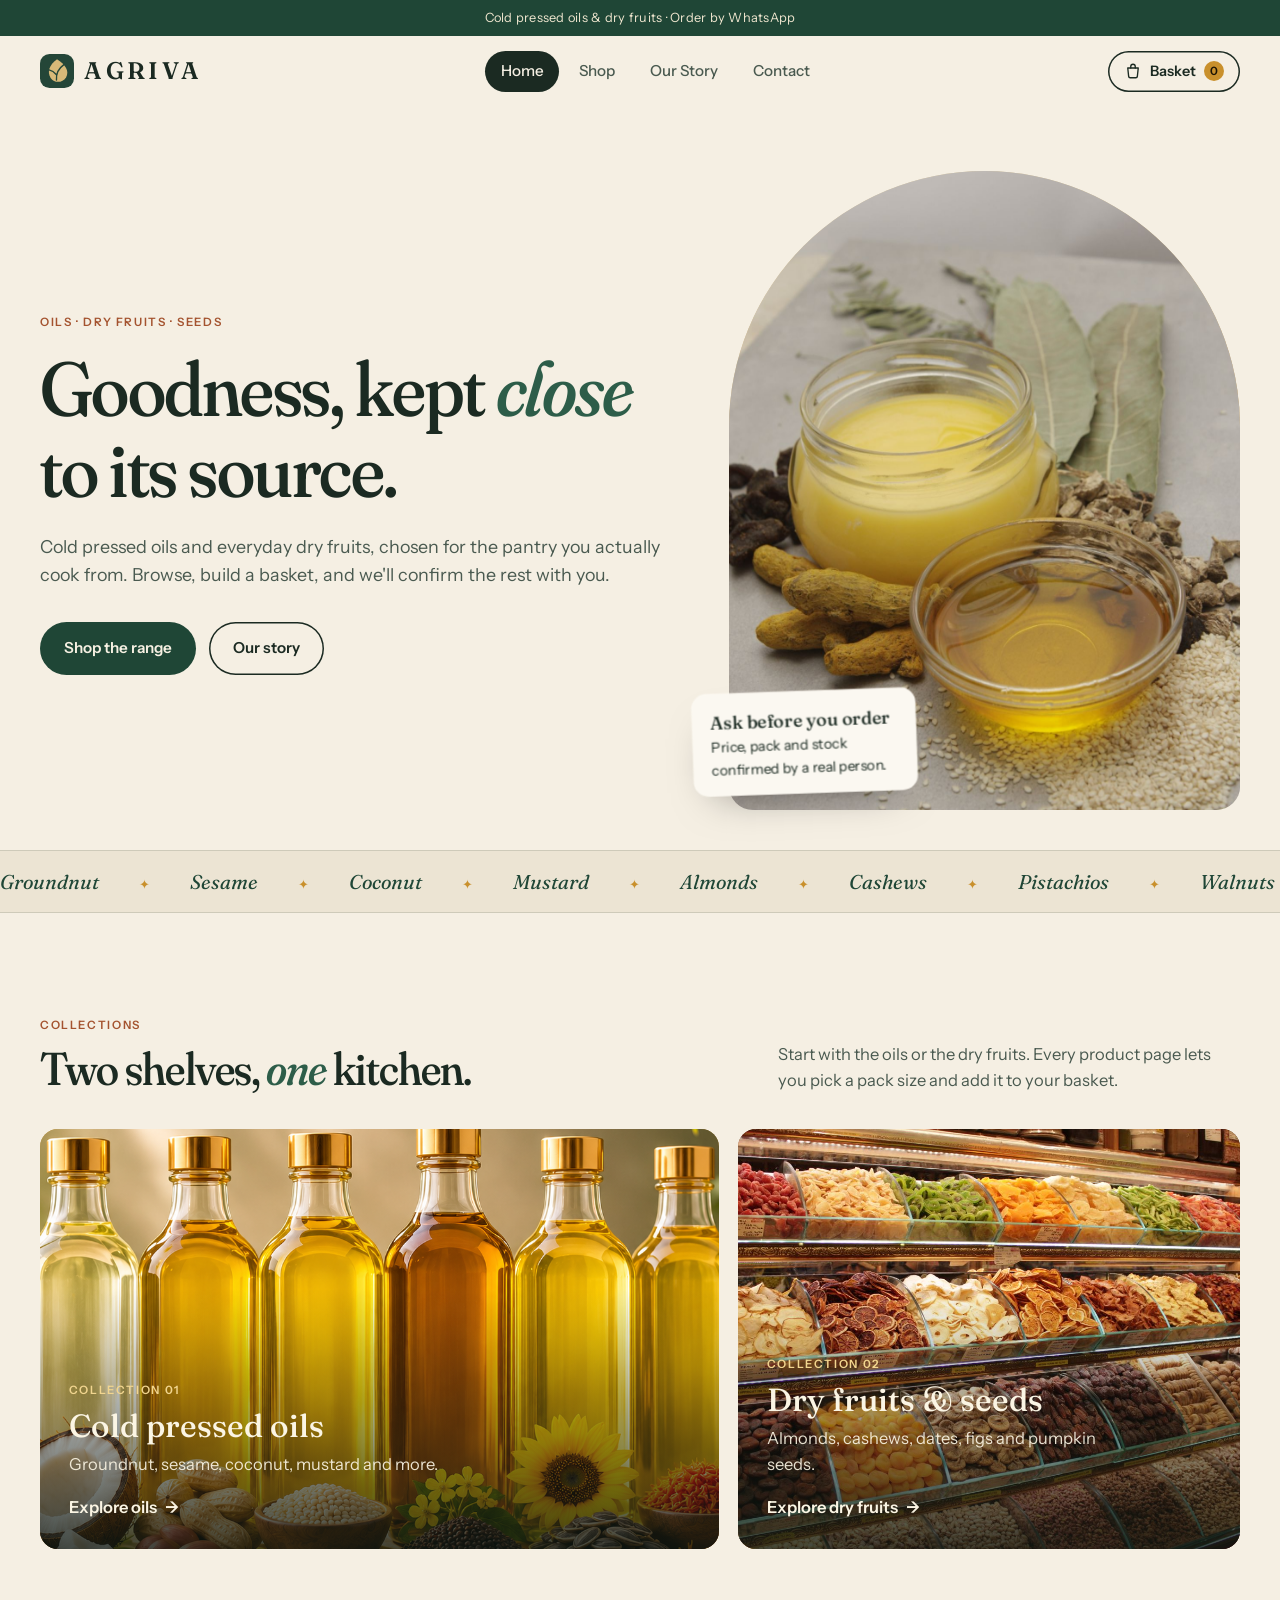
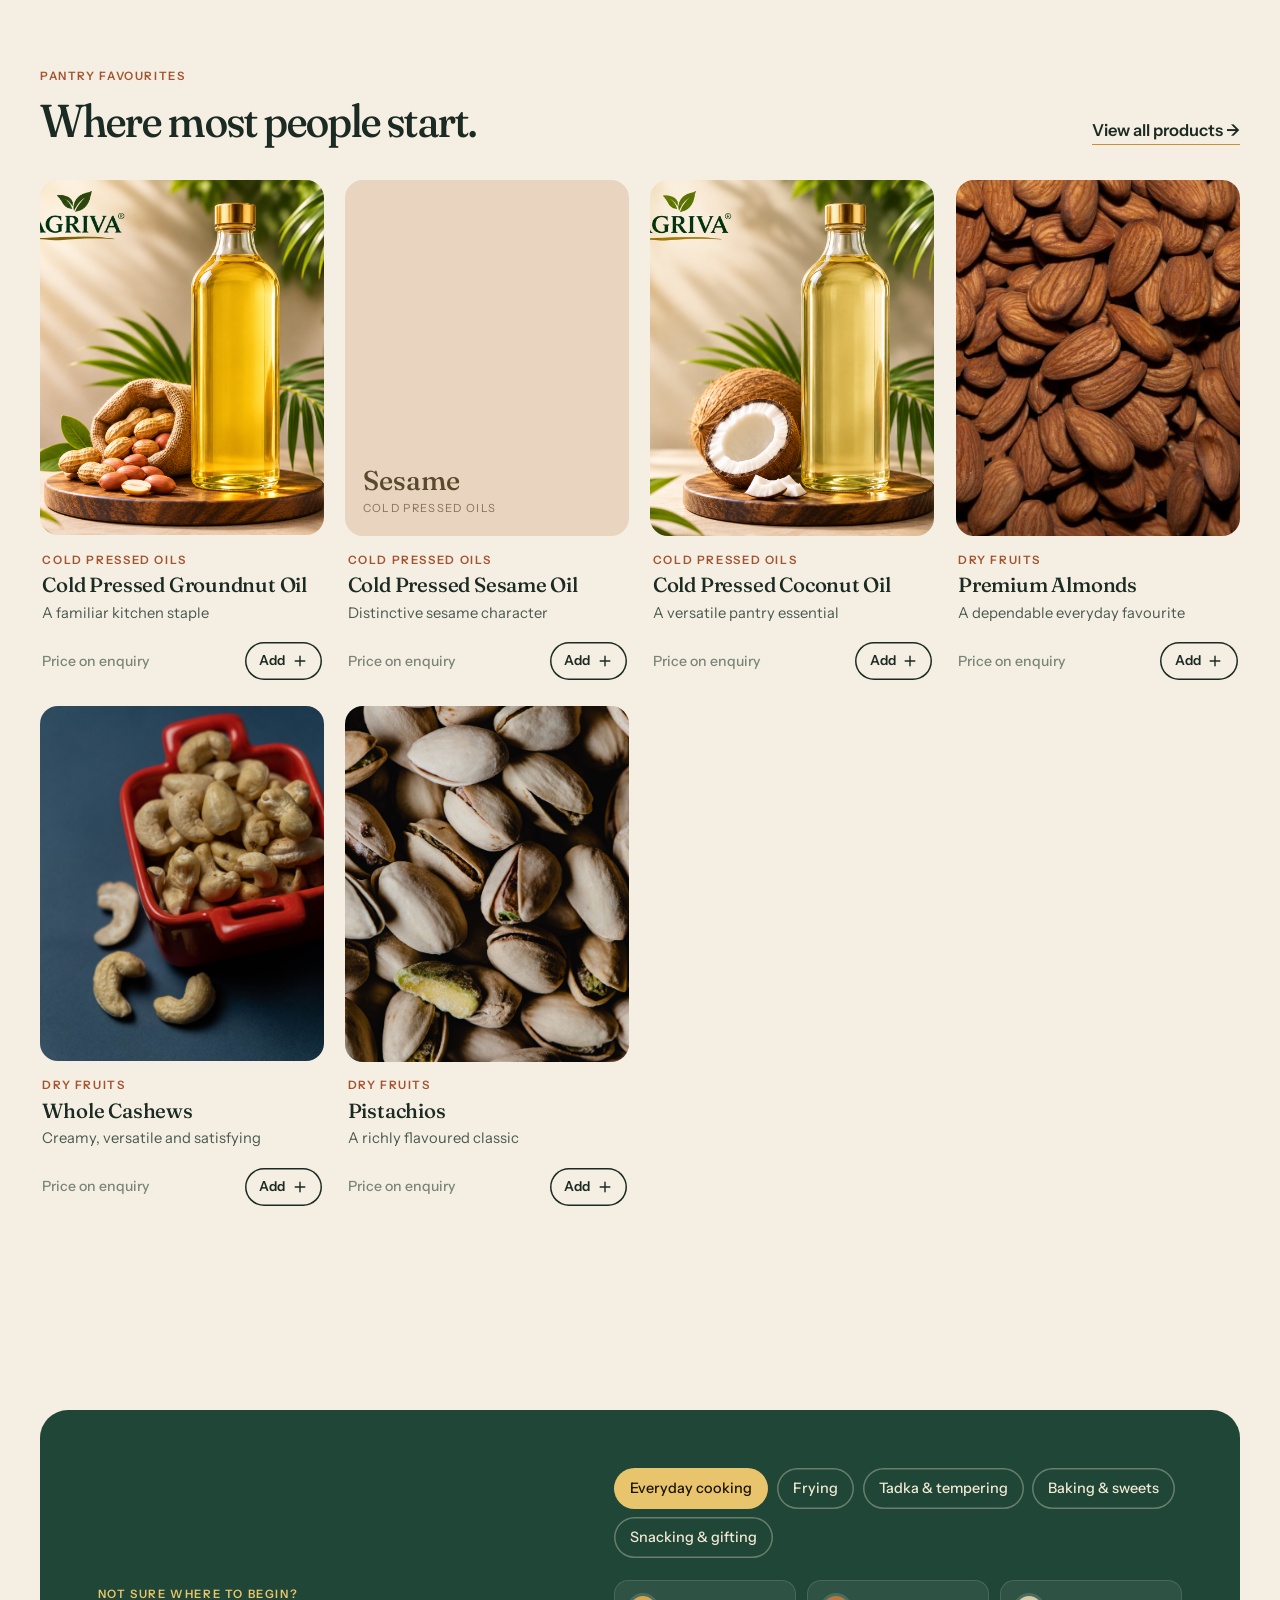
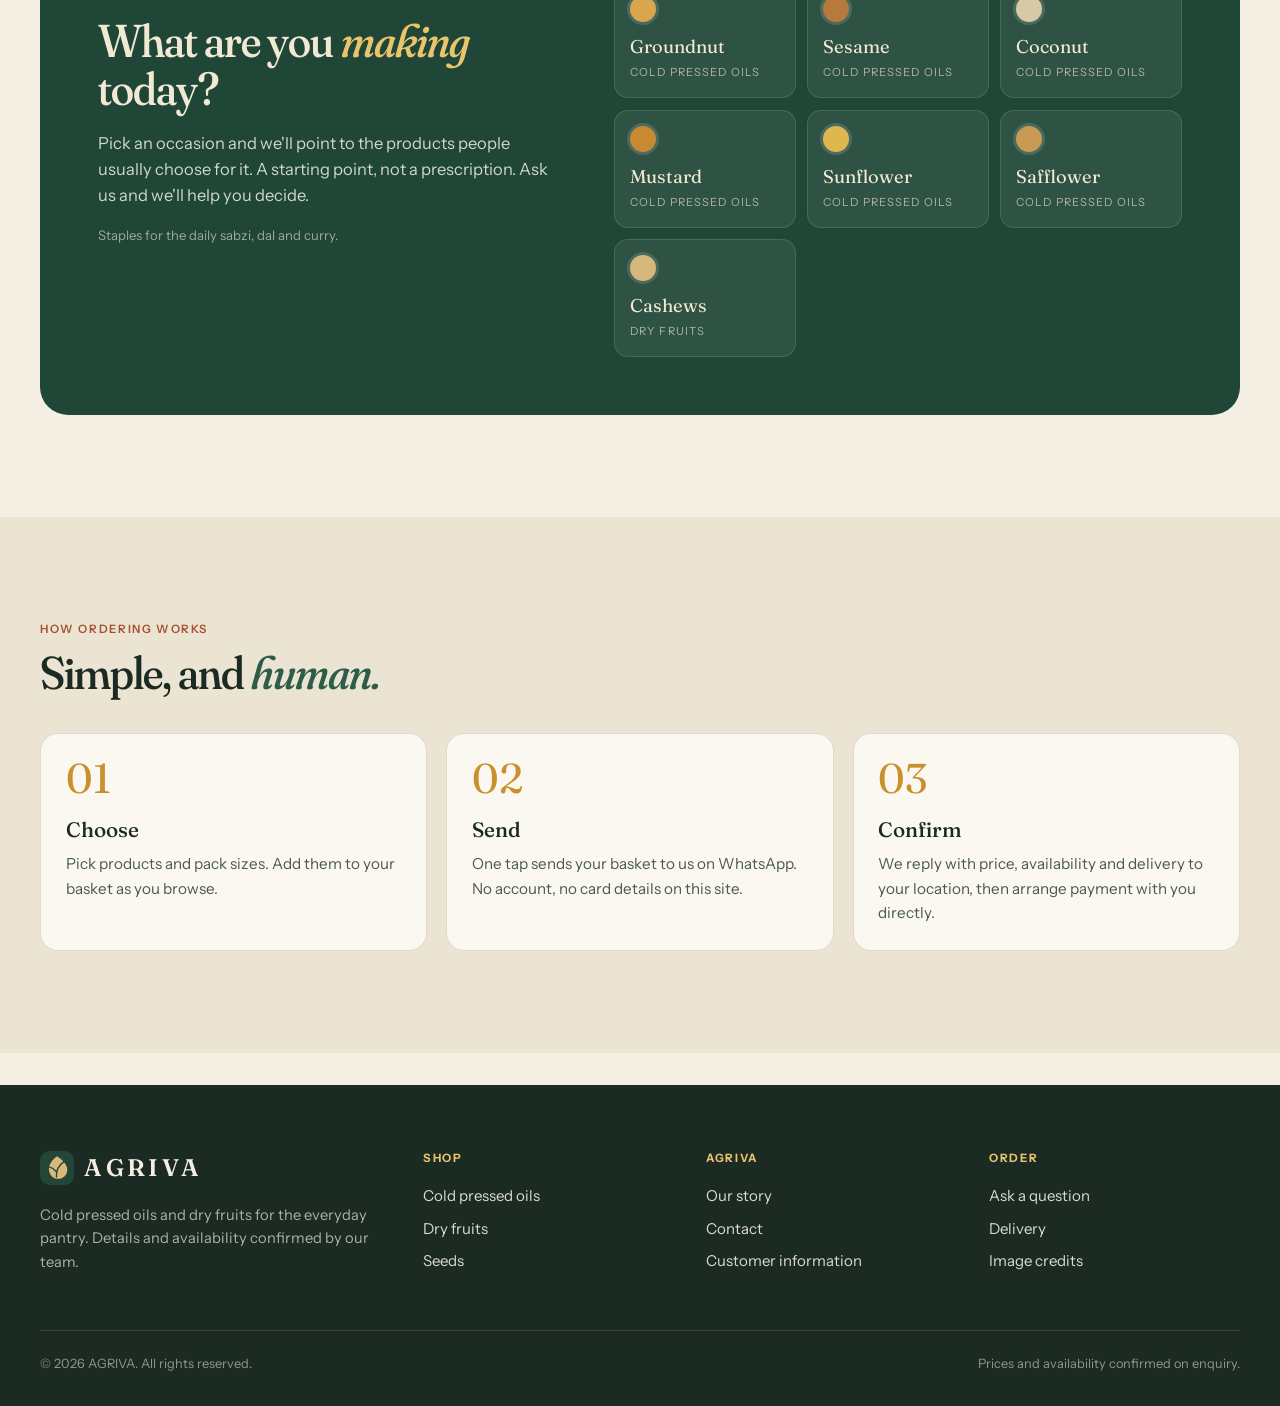
==== index.html @ f8ebdab5 "Initial commit" ====
<!doctype html>
<html lang="en"><head><meta charset="utf-8"><meta name="viewport" content="width=device-width,initial-scale=1">
<title>AGRIVA | Cold Pressed Oils & Dry Fruits</title><meta name="description" content="Cold pressed oils and dry fruits from AGRIVA. Browse the range, build a basket and send it on WhatsApp. Price, stock and delivery confirmed by our team."><meta name="theme-color" content="#1f4636">
<link rel="canonical" href="https://YOUR-AGRIVA-DOMAIN.example/">
<meta property="og:type" content="website"><meta property="og:site_name" content="AGRIVA"><meta property="og:title" content="AGRIVA | Cold Pressed Oils & Dry Fruits"><meta property="og:description" content="Cold pressed oils and dry fruits from AGRIVA. Browse the range, build a basket and send it on WhatsApp. Price, stock and delivery confirmed by our team.">
<link rel="icon" href="assets/agriva-mark.svg" type="image/svg+xml"><link rel="preconnect" href="https://fonts.googleapis.com"><link rel="preconnect" href="https://fonts.gstatic.com" crossorigin><link href="https://fonts.googleapis.com/css2?family=Fraunces:ital,opsz,wght@0,9..144,400;0,9..144,500;0,9..144,600;1,9..144,400;1,9..144,500&family=Instrument+Sans:wght@400;500;600&display=swap" rel="stylesheet"><link rel="stylesheet" href="styles.css">
<script defer src="site-config.js"></script><script defer src="images.js"></script><script defer src="catalog.js"></script><script defer src="app.js"></script><script defer src="fx.js"></script></head>
<body data-page="home"><a class="skip" href="#main">Skip to content</a>
<div class="bar">Cold pressed oils &amp; dry fruits · Order by WhatsApp</div>
<header class="site-header"><div class="container hd">
<a class="brand" href="index.html" aria-label="AGRIVA home"><img src="assets/agriva-mark.svg" alt="" width="34" height="34">AGRIVA</a>
<nav class="nav" id="nav" aria-label="Main"><a href="index.html" aria-current="page">Home</a><a href="shop.html">Shop</a><a href="about.html">Our Story</a><a href="contact.html">Contact</a></nav>
<div class="hd-actions"><button class="basket-btn" aria-label="Open basket"><svg width="18" height="18" viewBox="0 0 24 24" fill="none" stroke="currentColor" stroke-width="1.8" stroke-linecap="round" stroke-linejoin="round" aria-hidden="true"><path d="M5 8h14l-1.2 11.2a2 2 0 0 1-2 1.8H8.2a2 2 0 0 1-2-1.8L5 8Z"/><path d="M9 8V6a3 3 0 0 1 6 0v2"/></svg><span class="lbl">Basket</span><span class="basket-count" hidden>0</span></button>
<button class="menu-toggle" id="menuToggle" aria-label="Menu" aria-expanded="false"><span></span></button></div></div></header>
<main id="main"><section class="hero"><div class="container hero-grid">
<div><span class="kicker">Oils · Dry fruits · Seeds</span>
<h1 class="display">Goodness, kept <em>close</em> to its source.</h1>
<p class="lede">Cold pressed oils and everyday dry fruits, chosen for the pantry you actually cook from. Browse, build a basket, and we'll confirm the rest with you.</p>
<div class="hero-cta"><a class="btn" href="shop.html">Shop the range</a><a class="btn btn-ghost" href="about.html">Our story</a></div></div>
<div class="hero-visual"><div class="photo arch"><img data-slot="hero" data-local="assets/img/hero.jpg" referrerpolicy="no-referrer" data-parallax alt="Cold pressed oil and dry fruits on a kitchen table"></div>
<div class="hero-stamp"><b>Ask before you order</b>Price, pack and stock confirmed by a real person.</div></div></div></section>
<div class="ticker" aria-hidden="true"><div class="ticker-track"><span>Groundnut</span><span>Sesame</span><span>Coconut</span><span>Mustard</span><span>Almonds</span><span>Cashews</span><span>Pistachios</span><span>Walnuts</span><span>Dates</span><span>Figs</span><span>Apricots</span><span>Pumpkin seeds</span><span>Groundnut</span><span>Sesame</span><span>Coconut</span><span>Mustard</span><span>Almonds</span><span>Cashews</span><span>Pistachios</span><span>Walnuts</span><span>Dates</span><span>Figs</span><span>Apricots</span><span>Pumpkin seeds</span></div></div>

<section class="section"><div class="container">
<div class="section-head"><div><span class="kicker">Collections</span><h2 class="display">Two shelves, <em>one</em> kitchen.</h2></div><p>Start with the oils or the dry fruits. Every product page lets you pick a pack size and add it to your basket.</p></div>
<div class="collections">
<a class="coll oils reveal" href="shop.html?category=oils"><img data-slot="oils" data-local="assets/img/oils.jpg" referrerpolicy="no-referrer" data-parallax alt=""><div class="coll-body"><span class="kicker">Collection 01</span><h3>Cold pressed oils</h3><p>Groundnut, sesame, coconut, mustard and more.</p><span class="go">Explore oils</span></div></a>
<a class="coll dry reveal" href="shop.html?category=dry-fruits"><img data-slot="dryfruits" data-local="assets/img/dryfruits.jpg" referrerpolicy="no-referrer" data-parallax alt=""><div class="coll-body"><span class="kicker">Collection 02</span><h3>Dry fruits &amp; seeds</h3><p>Almonds, cashews, dates, figs and pumpkin seeds.</p><span class="go">Explore dry fruits</span></div></a>
</div></div></section>

<section class="section tight"><div class="container">
<div class="section-head"><div><span class="kicker">Pantry favourites</span><h2 class="display">Where most people start.</h2></div><a class="text-link" href="shop.html">View all products →</a></div>
<div class="grid" id="featuredGrid"></div></div></section>

<section class="section"><div class="container"><div class="finder">
<div><span class="kicker">Not sure where to begin?</span><h2 class="display">What are you <em>making</em> today?</h2><p>Pick an occasion and we'll point to the products people usually choose for it. A starting point, not a prescription. Ask us and we'll help you decide.</p><p class="fine" id="finderNote"></p></div>
<div><div class="chips" id="finderChips" role="tablist" aria-label="Choose an occasion"></div><div id="finderOut" aria-live="polite"></div></div></div></div></section>

<section class="section alt"><div class="container">
<div class="section-head"><div><span class="kicker">How ordering works</span><h2 class="display">Simple, and <em>human.</em></h2></div></div>
<div class="steps">
<div class="step reveal"><h3>Choose</h3><p>Pick products and pack sizes. Add them to your basket as you browse.</p></div>
<div class="step reveal"><h3>Send</h3><p>One tap sends your basket to us on WhatsApp. No account, no card details on this site.</p></div>
<div class="step reveal"><h3>Confirm</h3><p>We reply with price, availability and delivery to your location, then arrange payment with you directly.</p></div>
</div></div></section></main>
<footer class="site-footer"><div class="container"><div class="ft">
<div><a class="brand" href="index.html"><img src="assets/agriva-mark.svg" alt="" width="34" height="34">AGRIVA</a><p>Cold pressed oils and dry fruits for the everyday pantry. Details and availability confirmed by our team.</p></div>
<div><h4>Shop</h4><ul><li><a href="shop.html?category=oils">Cold pressed oils</a></li><li><a href="shop.html?category=dry-fruits">Dry fruits</a></li><li><a href="shop.html?category=seeds">Seeds</a></li></ul></div>
<div><h4>AGRIVA</h4><ul><li><a href="about.html">Our story</a></li><li><a href="contact.html">Contact</a></li><li><a href="policies.html">Customer information</a></li></ul></div>
<div><h4>Order</h4><ul><li><a href="contact.html">Ask a question</a></li><li><a href="policies.html#shipping">Delivery</a></li><li><a href="policies.html#credits">Image credits</a></li></ul></div></div>
<div class="legal"><span>© <span id="year">2026</span> AGRIVA. All rights reserved.</span><span>Prices and availability confirmed on enquiry.</span></div></div></footer>
<div class="drawer" id="drawer" aria-hidden="true"><div class="scrim" id="drawerScrim"></div>
<aside class="panel" role="dialog" aria-label="Basket"><div class="panel-head"><h2>Your basket</h2><button id="drawerClose" aria-label="Close basket">×</button></div>
<div id="basketList"></div>
<div id="basketFoot" hidden><p class="mini">No payment is taken on this site. We confirm price, stock and delivery with you first.</p>
<button class="btn" id="basketSend">Send basket on WhatsApp ↗</button>
<div class="foot-row"><button class="btn btn-ghost" id="basketCopy">Copy list</button><button class="btn btn-ghost" id="basketClear">Clear</button></div></div></aside></div>
</body></html>
---- styles.css ----
/* AGRIVA — warm paper, deep green ink, mustard accent */
:root{
  --paper:#f5efe3; --paper-2:#ece4d3; --card:#fbf8f1; --ink:#1b2a22; --ink-2:#4a5a50; --muted:#7a8579;
  --green:#1f4636; --green-2:#2d5d49; --mustard:#c9902c; --clay:#a4532f; --line:rgba(27,42,34,.14);
  --display:'Fraunces',Georgia,'Times New Roman',serif; --body:'Instrument Sans',system-ui,-apple-system,'Segoe UI',Roboto,sans-serif;
  --r:18px; --ease:cubic-bezier(.2,.7,.2,1); --max:1200px;
}
*{box-sizing:border-box;margin:0}
html{scroll-behavior:smooth;-webkit-text-size-adjust:100%}
body{font-family:var(--body);background:var(--paper);color:var(--ink);line-height:1.6;font-size:16.5px;-webkit-font-smoothing:antialiased}
body.lock{overflow:hidden}
img,svg{display:block;max-width:100%}
a{color:inherit;text-decoration:none}
button{font:inherit;color:inherit;cursor:pointer;background:none;border:0}
:focus-visible{outline:2px solid var(--mustard);outline-offset:3px;border-radius:6px}
.container{width:min(var(--max),100% - 48px);margin-inline:auto}
.narrow{width:min(760px,100% - 48px)}
.center{text-align:center}
.skip{position:absolute;left:-999px;top:8px;background:var(--ink);color:#fff;padding:8px 14px;border-radius:8px;z-index:100}
.skip:focus{left:12px}

.display{font-family:var(--display);font-weight:500;letter-spacing:-.02em;line-height:1.05;font-variation-settings:'SOFT' 60,'opsz' 100}
h1.display{font-size:clamp(2.5rem,6vw,5rem)} h2.display{font-size:clamp(1.9rem,3.6vw,3rem)}
.display em{font-style:italic;color:var(--green-2)}
.kicker{font-size:.72rem;letter-spacing:.14em;text-transform:uppercase;font-weight:600;color:var(--clay)}
.lede{font-size:1.12rem;color:var(--ink-2);max-width:56ch}

/* Buttons */
.btn{display:inline-flex;align-items:center;justify-content:center;gap:.5rem;background:var(--green);color:#f7f1e3;padding:.9rem 1.5rem;border-radius:999px;font-weight:600;font-size:.95rem;transition:transform .25s var(--ease),background .25s,box-shadow .25s}
.btn:hover{background:var(--green-2);transform:translateY(-2px);box-shadow:0 10px 24px -12px rgba(31,70,54,.7)}
.btn-ghost{background:transparent;color:var(--ink);box-shadow:inset 0 0 0 1.5px var(--ink)}
.btn-ghost:hover{background:var(--ink);color:var(--paper)}
.btn.block{display:flex;width:100%}.btn.grow{flex:1}
.text-link{font-weight:600;border-bottom:1.5px solid var(--mustard);padding-bottom:1px;transition:color .2s}
.text-link:hover{color:var(--clay)}

/* Header */
.bar{background:var(--green);color:#efe6cf;font-size:.8rem;text-align:center;padding:.5rem 1rem;letter-spacing:.02em}
.site-header{position:sticky;top:0;z-index:40;background:rgba(245,239,227,.86);backdrop-filter:saturate(1.4) blur(12px);transition:box-shadow .3s,border-color .3s;border-bottom:1px solid transparent}
.site-header.scrolled{border-color:var(--line);box-shadow:0 8px 24px -22px rgba(0,0,0,.5)}
.hd{display:flex;align-items:center;justify-content:space-between;height:70px;gap:1rem}
.brand{display:flex;align-items:center;gap:.65rem;font-family:var(--display);font-size:1.5rem;letter-spacing:.14em;font-weight:600}
.brand img{width:34px;height:34px}
.nav{display:flex;gap:.3rem}
.nav a{padding:.5rem .95rem;border-radius:999px;font-weight:500;font-size:.95rem;color:var(--ink-2);transition:background .2s,color .2s}
.nav a:hover{background:var(--paper-2);color:var(--ink)}
.nav a[aria-current=page]{background:var(--ink);color:var(--paper)}
.hd-actions{display:flex;align-items:center;gap:.5rem}
.basket-btn{position:relative;display:flex;align-items:center;gap:.5rem;padding:.55rem 1rem;border-radius:999px;box-shadow:inset 0 0 0 1.5px var(--ink);font-weight:600;font-size:.9rem;transition:background .2s,color .2s}
.basket-btn:hover{background:var(--ink);color:var(--paper)}
.basket-count{background:var(--mustard);color:#1b1304;min-width:20px;height:20px;border-radius:99px;font-size:.72rem;display:grid;place-items:center;padding:0 5px}
.basket-btn.bump{animation:bump .5s var(--ease)}
@keyframes bump{40%{transform:scale(1.12)}}
.menu-toggle{display:none;width:44px;height:44px;border-radius:50%;box-shadow:inset 0 0 0 1.5px var(--ink);place-items:center}
.menu-toggle span,.menu-toggle span::before{display:block;width:18px;height:1.8px;background:var(--ink);position:relative;transition:.3s}
.menu-toggle span::before{content:"";position:absolute;top:-6px}
.menu-toggle[aria-expanded=true] span{background:transparent}
.menu-toggle[aria-expanded=true] span::before{top:0;transform:rotate(45deg)}
.menu-toggle[aria-expanded=true] span::after{content:"";position:absolute;inset:0;background:var(--ink);transform:rotate(-45deg)}

/* Media (photo with graceful fallback) */
.media{position:relative;overflow:hidden;background:color-mix(in srgb,var(--tone,#d9cfb8) 28%,var(--card));aspect-ratio:4/5}
.media-hero{aspect-ratio:1/1;border-radius:var(--r)}.media-thumb{aspect-ratio:1/1;border-radius:12px}
.media img{position:absolute;inset:0;width:100%;height:100%;object-fit:cover;opacity:0;transition:opacity .5s,transform .8s var(--ease)}
.media img.is-loaded{opacity:1}
.media-fallback{position:absolute;inset:0;display:flex;flex-direction:column;justify-content:flex-end;padding:1.1rem;color:color-mix(in srgb,var(--tone) 40%,#1b2a22)}
.media-fallback b{font-family:var(--display);font-size:1.7rem;font-weight:500;line-height:1}
.media-fallback i{font-style:normal;font-size:.7rem;letter-spacing:.12em;text-transform:uppercase;opacity:.7;margin-top:.35rem}
.media-thumb .media-fallback{display:none}

/* Hero */
.hero{padding:clamp(2rem,5vw,4.5rem) 0 2.5rem}
.hero-grid{display:grid;grid-template-columns:1.1fr .9fr;gap:clamp(2rem,5vw,4.5rem);align-items:center}
.hero h1{margin:1rem 0 1.4rem}
.hero .lede{margin-bottom:2rem}
.hero-cta{display:flex;gap:.8rem;flex-wrap:wrap}
.photo{position:relative;overflow:hidden;background:var(--paper-2)}
.photo img{width:100%;height:100%;object-fit:cover;opacity:0;transition:opacity .6s,transform 1.2s var(--ease)}
.photo img.is-loaded{opacity:1}
.arch{border-radius:999px 999px 24px 24px;aspect-ratio:4/5;background:linear-gradient(160deg,#e3d4ac,#c9a05a 60%,#8b6a35)}
.hero-stamp{position:absolute;left:-18px;bottom:36px;background:var(--card);padding:.85rem 1.1rem;border-radius:14px;box-shadow:0 18px 40px -22px rgba(0,0,0,.5);font-size:.82rem;max-width:210px;transform:rotate(-2deg)}
.hero-visual{position:relative}
.hero-stamp b{display:block;font-family:var(--display);font-size:1.05rem;font-weight:500}

.ticker{border-block:1px solid var(--line);overflow:hidden;background:var(--paper-2)}
.ticker-track{display:flex;gap:2.5rem;width:max-content;padding:.9rem 0;animation:tick 38s linear infinite;font-family:var(--display);font-size:1.25rem;font-style:italic;color:var(--green)}
.ticker-track span::after{content:"✦";margin-left:2.5rem;color:var(--mustard);font-style:normal;font-size:.8rem}
.ticker:hover .ticker-track{animation-play-state:paused}
@keyframes tick{to{transform:translateX(-50%)}}

/* Sections */
.section{padding:clamp(3.5rem,8vw,6.5rem) 0}.section.tight{padding-top:1rem}.section.alt{background:var(--paper-2)}
.section-head{display:flex;justify-content:space-between;align-items:flex-end;gap:2rem;margin-bottom:2.2rem;flex-wrap:wrap}
.section-head .kicker{display:block;margin-bottom:.7rem}
.section-head p{max-width:42ch;color:var(--ink-2)}

/* Collections */
.collections{display:grid;grid-template-columns:1.15fr .85fr;gap:1.2rem}
.coll{position:relative;border-radius:var(--r);overflow:hidden;min-height:420px;display:flex;align-items:flex-end;color:#fbf5e4;isolation:isolate;transition:transform .5s var(--ease)}
.coll:hover{transform:translateY(-4px)}
.coll.oils{background:linear-gradient(150deg,#c99a3c,#7c5a1c)}.coll.dry{background:linear-gradient(150deg,#8a5b3c,#3e2a1c)}
.coll img{position:absolute;inset:0;width:100%;height:100%;object-fit:cover;z-index:-2;opacity:0;transition:opacity .6s,transform 1s var(--ease)}
.coll img.is-loaded{opacity:1}.coll:hover img{transform:scale(1.04)}
.coll::after{content:"";position:absolute;inset:0;z-index:-1;background:linear-gradient(to top,rgba(15,24,18,.78),rgba(15,24,18,0) 62%)}
.coll-body{padding:1.8rem}
.coll h3{font-family:var(--display);font-weight:500;font-size:2rem;line-height:1.1;margin:.4rem 0 .5rem}
.coll .kicker{color:#f1d58f}.coll p{opacity:.9;max-width:34ch}
.coll .go{display:inline-flex;margin-top:1rem;font-weight:600;gap:.5rem;align-items:center}
.coll .go::after{content:"→";transition:transform .3s}.coll:hover .go::after{transform:translateX(6px)}

/* Product grid and cards */
.grid{display:grid;grid-template-columns:repeat(auto-fill,minmax(250px,1fr));gap:1.6rem 1.3rem}
.pcard{display:flex;flex-direction:column}
.pcard-media{border-radius:var(--r);overflow:hidden;display:block}
.pcard-media .media{transition:transform .6s var(--ease)}
.pcard:hover .media img{transform:scale(1.05)}
.pcard-body{padding:.95rem .15rem 0;display:flex;flex-direction:column;gap:.25rem;flex:1}
.pcard h3{font-family:var(--display);font-weight:500;font-size:1.28rem;line-height:1.2;letter-spacing:-.01em}
.pcard h3 a:hover{color:var(--green-2)}
.pcard p{color:var(--ink-2);font-size:.92rem}
.pcard-foot{display:flex;align-items:center;justify-content:space-between;margin-top:auto;padding-top:.8rem}
.price{font-size:.88rem;color:var(--muted);font-weight:500}.price.big{font-family:var(--display);font-size:1.5rem;color:var(--ink)}
.add{display:inline-flex;align-items:center;gap:.4rem;padding:.5rem .9rem;border-radius:99px;box-shadow:inset 0 0 0 1.5px var(--ink);font-weight:600;font-size:.85rem;transition:.25s var(--ease)}
.add:hover{background:var(--ink);color:var(--paper)}.add:active{transform:scale(.94)}

/* Reveal */
.reveal{opacity:0;transform:translateY(22px);transition:opacity .7s var(--ease),transform .7s var(--ease)}
.reveal.in{opacity:1;transform:none}

/* Finder */
.finder{background:var(--green);color:#f1e9d3;border-radius:28px;padding:clamp(1.8rem,5vw,3.6rem);display:grid;grid-template-columns:.9fr 1.1fr;gap:clamp(1.5rem,4vw,3.5rem);align-items:center}
.finder .kicker{color:#e8c46d}.finder h2{margin:.7rem 0 1rem}.finder h2 em{color:#e8c46d}
.finder p{color:#cfd8cb}
.chips{display:flex;flex-wrap:wrap;gap:.55rem}
.finder .chips{margin-bottom:1.4rem}
.chip{padding:.55rem 1rem;border-radius:99px;box-shadow:inset 0 0 0 1.5px var(--line);font-size:.9rem;font-weight:500;background:var(--card);transition:.25s var(--ease)}
.chip sup{font-size:.68rem;margin-left:.3rem;opacity:.6}
.chip:hover{box-shadow:inset 0 0 0 1.5px var(--ink)}
.chip[aria-pressed=true],.chip[aria-selected=true]{background:var(--ink);color:var(--paper);box-shadow:none}
.finder .chip{background:transparent;color:#f1e9d3;box-shadow:inset 0 0 0 1.5px rgba(241,233,211,.35)}
.finder .chip[aria-selected=true]{background:#e8c46d;color:#1b1304;box-shadow:none}
#finderOut{display:grid;grid-template-columns:repeat(auto-fill,minmax(150px,1fr));gap:.7rem;min-height:120px;align-content:start}
.pick{display:flex;flex-direction:column;gap:.15rem;padding:1rem;border-radius:14px;background:rgba(255,255,255,.07);box-shadow:inset 0 0 0 1px rgba(255,255,255,.12);animation:pop .45s var(--ease) both;position:relative;transition:background .25s,transform .25s}
.pick:hover{background:rgba(255,255,255,.15);transform:translateY(-3px)}
.pick i{width:26px;height:26px;border-radius:50%;background:var(--tone);margin-bottom:.5rem;box-shadow:0 0 0 3px rgba(255,255,255,.14)}
.pick span{font-family:var(--display);font-size:1.15rem}.pick em{font-style:normal;font-size:.7rem;letter-spacing:.1em;text-transform:uppercase;opacity:.65}
@keyframes pop{from{opacity:0;transform:translateY(10px) scale(.96)}}
.fine{font-size:.82rem;opacity:.7;margin-top:1rem}

/* Steps */
.steps{display:grid;grid-template-columns:repeat(3,1fr);gap:1.2rem;counter-reset:s}
.step{padding:1.6rem;border-radius:var(--r);background:var(--card);box-shadow:inset 0 0 0 1px var(--line);counter-increment:s}
.step::before{content:"0" counter(s);font-family:var(--display);font-size:2.6rem;color:var(--mustard);display:block;line-height:1;margin-bottom:.8rem}
.step h3{font-family:var(--display);font-weight:500;font-size:1.3rem;margin-bottom:.4rem}.step p{color:var(--ink-2);font-size:.95rem}

/* Page heads */
.page-head{padding:clamp(2.5rem,6vw,4.5rem) 0 1.5rem}
.page-head h1{margin:.8rem 0 1rem}

/* Shop toolbar */
.toolbar{position:sticky;top:70px;z-index:20;background:rgba(245,239,227,.92);backdrop-filter:blur(10px);padding:.9rem 0;border-block:1px solid var(--line);margin-bottom:2rem}
.toolbar .container{display:flex;gap:1rem;align-items:center;justify-content:space-between;flex-wrap:wrap}
.tools{display:flex;gap:.6rem;align-items:center}
.field{font:inherit;padding:.6rem 1rem;border-radius:99px;border:0;box-shadow:inset 0 0 0 1.5px var(--line);background:var(--card);min-width:0;color:var(--ink)}
.field:focus{outline:none;box-shadow:inset 0 0 0 2px var(--green)}
.count{color:var(--muted);font-size:.85rem;margin:0 0 1rem}
.empty{text-align:center;padding:4rem 0}.empty p{margin:.6rem 0 1.4rem;color:var(--ink-2)}

/* Product page */
.pd{padding-top:1.5rem}
.crumbs{display:flex;gap:.6rem;font-size:.85rem;color:var(--muted);margin-bottom:1.6rem;flex-wrap:wrap}.crumbs b{color:var(--ink);font-weight:500}.crumbs a:hover{color:var(--clay)}
.pd-grid{display:grid;grid-template-columns:1fr 1fr;gap:clamp(2rem,5vw,4.5rem);align-items:start}
.pd-media{position:sticky;top:96px}
.pd-info{display:flex;flex-direction:column;gap:1.1rem}
.pd-info h1{font-size:clamp(2rem,4vw,3.2rem)}
.pd-price small{display:block;color:var(--muted);font-size:.82rem;margin-top:.2rem}
fieldset.packs{border:0;padding:0;display:flex;gap:.6rem;flex-wrap:wrap;align-items:center}
.packs legend{font-size:.78rem;letter-spacing:.1em;text-transform:uppercase;font-weight:600;color:var(--ink-2);margin-bottom:.6rem}
.pack input{position:absolute;opacity:0}
.pack span{display:block;padding:.65rem 1.2rem;border-radius:12px;box-shadow:inset 0 0 0 1.5px var(--line);background:var(--card);font-weight:500;cursor:pointer;transition:.2s}
.pack:hover span{box-shadow:inset 0 0 0 1.5px var(--ink)}
.pack input:checked+span{background:var(--ink);color:var(--paper);box-shadow:none}
.pack input:focus-visible+span{outline:2px solid var(--mustard);outline-offset:3px}
.buy-row{display:flex;gap:.8rem}
.stepper{display:inline-flex;align-items:center;border-radius:99px;box-shadow:inset 0 0 0 1.5px var(--ink)}
.stepper button{width:44px;height:48px;font-size:1.25rem}.stepper output{min-width:30px;text-align:center;font-weight:600}
.stepper.sm button{width:30px;height:30px;font-size:1rem}.stepper.sm{box-shadow:inset 0 0 0 1.5px var(--line)}
.acc{margin-top:.6rem;border-top:1px solid var(--line)}
details{border-bottom:1px solid var(--line)}
summary{list-style:none;cursor:pointer;padding:1rem 0;font-weight:600;display:flex;justify-content:space-between}
summary::-webkit-details-marker{display:none}
summary::after{content:"+";font-size:1.3rem;line-height:1;transition:transform .3s}
details[open] summary::after{transform:rotate(45deg)}
details p{padding:0 0 1.1rem;color:var(--ink-2);font-size:.96rem;max-width:60ch}

/* About */
.split{display:grid;grid-template-columns:1fr 1fr;gap:clamp(2rem,5vw,4.5rem);align-items:center}
.split .photo{border-radius:var(--r);aspect-ratio:4/5;background:linear-gradient(160deg,#cdb98b,#7c6a43)}
.split p{color:var(--ink-2);margin-top:1rem}
.values{display:grid;grid-template-columns:repeat(3,1fr);gap:1.2rem}
.value{padding:1.8rem;border-top:2px solid var(--ink)}
.value h3{font-family:var(--display);font-weight:500;font-size:1.4rem;margin-bottom:.5rem}.value p{color:var(--ink-2);font-size:.96rem}
.cta-band{background:var(--ink);color:var(--paper);border-radius:28px;padding:clamp(2rem,6vw,4rem);display:flex;justify-content:space-between;align-items:center;gap:2rem;flex-wrap:wrap}
.cta-band h2 em{color:#e8c46d}.cta-band .btn{background:#e8c46d;color:#1b1304}.cta-band .btn:hover{background:#f2d584}

/* Contact */
.contact-grid{display:grid;grid-template-columns:.8fr 1.2fr;gap:clamp(2rem,5vw,4rem)}
.topics{display:grid;gap:.7rem}
.topic{text-align:left;padding:1.1rem 1.2rem;border-radius:14px;background:var(--card);box-shadow:inset 0 0 0 1.5px var(--line);transition:.25s var(--ease)}
.topic b{display:block;font-family:var(--display);font-weight:500;font-size:1.15rem}.topic span{font-size:.88rem;color:var(--ink-2)}
.topic:hover{box-shadow:inset 0 0 0 1.5px var(--ink);transform:translateX(4px)}
.topic[aria-pressed=true]{background:var(--ink);color:var(--paper);box-shadow:none}.topic[aria-pressed=true] span{color:#cdd5cb}
dl.details{display:grid;gap:.8rem;margin-top:1.4rem;padding-top:1.4rem;border-top:1px solid var(--line)}
dl.details dt{font-size:.72rem;letter-spacing:.12em;text-transform:uppercase;color:var(--muted);font-weight:600}
form.card{background:var(--card);padding:clamp(1.4rem,4vw,2.4rem);border-radius:24px;box-shadow:inset 0 0 0 1px var(--line);display:grid;gap:1.1rem}
label.f{display:grid;gap:.4rem;font-size:.85rem;font-weight:600}
.f .field{border-radius:12px;padding:.8rem 1rem;font-weight:400;font-size:1rem;width:100%}
textarea.field{min-height:140px;resize:vertical}
.row2{display:grid;grid-template-columns:1fr 1fr;gap:1rem}
.note{font-size:.82rem;color:var(--muted)}
.faq{max-width:780px;margin-inline:auto}

/* Policies */
.ptabs{display:flex;gap:.5rem;flex-wrap:wrap;margin-bottom:2rem}
.ptab{padding:.55rem 1.1rem;border-radius:99px;box-shadow:inset 0 0 0 1.5px var(--line);font-weight:500;font-size:.92rem;background:var(--card);transition:.2s}
.ptab[aria-selected=true]{background:var(--ink);color:var(--paper);box-shadow:none}
.psec{max-width:760px;animation:pop .4s var(--ease)}
.psec h2{font-family:var(--display);font-weight:500;font-size:2rem;margin-bottom:1rem}.psec p,.psec li{color:var(--ink-2);margin-bottom:.9rem}
.psec ul{padding-left:1.2rem}
.draft{background:#f4e3b8;color:#4a3410;padding:1rem 1.2rem;border-radius:12px;font-size:.92rem;margin-bottom:2rem;box-shadow:inset 0 0 0 1px rgba(120,80,10,.25)}

/* Footer */
.site-footer{background:var(--ink);color:#d9dccf;margin-top:2rem;padding:4rem 0 2rem}
.ft{display:grid;grid-template-columns:1.4fr 1fr 1fr 1fr;gap:2rem}
.site-footer .brand{color:var(--paper);margin-bottom:1rem}
.site-footer p{font-size:.92rem;max-width:36ch;color:#a9b2a6}
.site-footer h4{font-size:.72rem;letter-spacing:.14em;text-transform:uppercase;color:#e8c46d;margin-bottom:1rem}
.site-footer li{list-style:none;margin-bottom:.55rem;font-size:.94rem}.site-footer ul{padding:0}
.site-footer a:hover{color:#fff;text-decoration:underline;text-underline-offset:3px}
.legal{display:flex;justify-content:space-between;gap:1rem;flex-wrap:wrap;margin-top:3rem;padding-top:1.4rem;border-top:1px solid rgba(255,255,255,.12);font-size:.8rem;color:#8e988b}

/* Drawer */
.scrim{position:fixed;inset:0;background:rgba(15,24,18,.5);opacity:0;pointer-events:none;transition:opacity .35s;z-index:60}
.drawer{position:fixed;inset:0;z-index:60;pointer-events:none}
.drawer.open{pointer-events:auto}.drawer.open .scrim{opacity:1;pointer-events:auto}
.panel{z-index:61;position:absolute;right:0;top:0;bottom:0;width:min(440px,100%);background:var(--paper);display:flex;flex-direction:column;transform:translateX(100%);visibility:hidden;transition:transform .45s var(--ease),visibility 0s .45s,box-shadow .45s}
.drawer.open .panel{transform:none;visibility:visible;transition:transform .45s var(--ease),visibility 0s;box-shadow:-30px 0 60px -30px rgba(0,0,0,.4)}
.panel-head{display:flex;justify-content:space-between;align-items:center;padding:1.3rem 1.5rem;border-bottom:1px solid var(--line)}
.panel-head h2{font-family:var(--display);font-weight:500;font-size:1.6rem}
.panel-head button{width:40px;height:40px;border-radius:50%;box-shadow:inset 0 0 0 1.5px var(--line);font-size:1.3rem}
#basketList{flex:1;overflow:auto;padding:.5rem 1.5rem}
.bline{display:grid;grid-template-columns:72px 1fr auto;gap:1rem;padding:1rem 0;border-bottom:1px solid var(--line);align-items:center}
.bline-info{display:grid;gap:.25rem;justify-items:start}.bline-info a{font-weight:600;line-height:1.3}.bline-info>span{font-size:.85rem;color:var(--muted)}
.bline-x{font-size:1.4rem;color:var(--muted);width:32px;height:32px}.bline-x:hover{color:var(--clay)}
.basket-empty{text-align:center;padding:3rem 0;display:grid;gap:.8rem;justify-items:center}.basket-empty .display{font-size:1.7rem}
#basketFoot{padding:1.2rem 1.5rem 1.5rem;border-top:1px solid var(--line);display:grid;gap:.7rem;background:var(--card)}
.foot-row{display:flex;gap:.6rem}.foot-row .btn{flex:1;padding:.7rem}
.mini{font-size:.8rem;color:var(--muted)}
.linkish{font-size:.82rem;text-decoration:underline;color:var(--muted)}

.toast{position:fixed;left:50%;bottom:24px;transform:translate(-50%,30px);background:var(--ink);color:var(--paper);padding:.8rem 1.3rem;border-radius:99px;font-size:.9rem;opacity:0;pointer-events:none;transition:.4s var(--ease);z-index:90;max-width:calc(100% - 32px)}
.toast.show{opacity:1;transform:translate(-50%,0)}

/* Responsive */
@media(max-width:960px){
  .hero-grid,.split,.pd-grid,.contact-grid,.finder,.collections{grid-template-columns:1fr}
  .steps,.values{grid-template-columns:1fr}.ft{grid-template-columns:1fr 1fr}
  .arch{aspect-ratio:5/4;border-radius:240px 240px 24px 24px}
  .hero-stamp{left:12px}.pd-media{position:static}.coll{min-height:340px}
}
@media(max-width:820px){
  .menu-toggle{display:grid}
  .nav{position:fixed;inset:70px 0 0;background:var(--paper);flex-direction:column;padding:1.5rem 24px;gap:.2rem;transform:translateX(100%);transition:transform .4s var(--ease);z-index:39}
  .nav.open{transform:none}.nav a{font-family:var(--display);font-size:1.9rem;padding:.8rem 0;border-radius:0;border-bottom:1px solid var(--line);background:none!important;color:var(--ink)!important}
  .nav a[aria-current=page]{color:var(--green-2)!important}
  .basket-btn .lbl{display:none}
}
@media(max-width:560px){
  .container{width:min(var(--max),100% - 32px)}
  .row2,.ft{grid-template-columns:1fr}.toolbar{top:70px}.tools{width:100%}.tools .field:first-child{flex:1}
  .grid{grid-template-columns:repeat(2,1fr);gap:1.2rem .8rem}.pcard h3{font-size:1.05rem}.pcard p{display:none}.add span{display:none}.add{padding:.5rem}
}
@media(prefers-reduced-motion:reduce){*{animation:none!important;transition:none!important;scroll-behavior:auto!important}.reveal{opacity:1;transform:none}}

/* ===== Motion layer (fx.js) ===== */
.progress{position:absolute;left:0;bottom:-1px;height:3px;width:100%;background:linear-gradient(90deg,var(--mustard),var(--clay));transform-origin:0 50%;transform:scaleX(0);pointer-events:none}
.photo img,.coll img{scale:1.18}
.hero-visual{transform-style:preserve-3d;transform:perspective(1100px) rotateX(var(--rx,0deg)) rotateY(var(--ry,0deg));transition:transform .35s var(--ease);will-change:transform}
.hero-stamp{transform:translateZ(70px) rotate(-2deg);animation:floaty 6s ease-in-out infinite}
@keyframes floaty{50%{translate:0 -10px}}
.fx .hero h1.wsplit .w{display:inline-block;opacity:0;transform:translateY(.45em);animation:rise .9s var(--ease) forwards;animation-delay:calc(var(--i)*80ms + 120ms)}
@keyframes rise{to{opacity:1;transform:none}}
.fx .hero .kicker,.fx .hero .lede,.fx .hero-cta{opacity:0;animation:fadeup .9s var(--ease) forwards}
.fx .hero .kicker{animation-delay:.05s}.fx .hero .lede{animation-delay:.55s}.fx .hero-cta{animation-delay:.75s}
.fx .arch{clip-path:inset(0 0 100% 0 round 240px 240px 24px 24px);animation:unveil 1.3s .15s var(--ease) forwards}
@keyframes unveil{to{clip-path:inset(0 0 0 0 round 240px 240px 24px 24px)}}
@keyframes fadeup{from{opacity:0;transform:translateY(18px)}to{opacity:1;transform:none}}
/* staggered reveals */
.grid .reveal:nth-child(4n+2){transition-delay:.08s}.grid .reveal:nth-child(4n+3){transition-delay:.16s}.grid .reveal:nth-child(4n+4){transition-delay:.24s}
.steps .reveal:nth-child(2),.values .reveal:nth-child(2){transition-delay:.12s}.steps .reveal:nth-child(3),.values .reveal:nth-child(3){transition-delay:.24s}
/* card tilt + glare */
.pcard-media{position:relative;transform:perspective(900px) rotateX(var(--rx,0deg)) rotateY(var(--ry,0deg));transition:transform .5s var(--ease),box-shadow .5s;transform-style:preserve-3d}
.pcard-media.tilting{transition:transform .08s linear;box-shadow:0 30px 50px -28px rgba(27,42,34,.55)}
.pcard-media::after{content:"";position:absolute;inset:0;pointer-events:none;opacity:0;transition:opacity .4s;background:radial-gradient(circle at var(--gx,50%) var(--gy,50%),rgba(255,255,255,.38),transparent 55%)}
.pcard-media.tilting::after{opacity:1}
.btn.mag{transition:background .25s,box-shadow .25s}
.coll,.split .photo{will-change:transform}
@media(hover:none){.hero-visual{transform:none}}
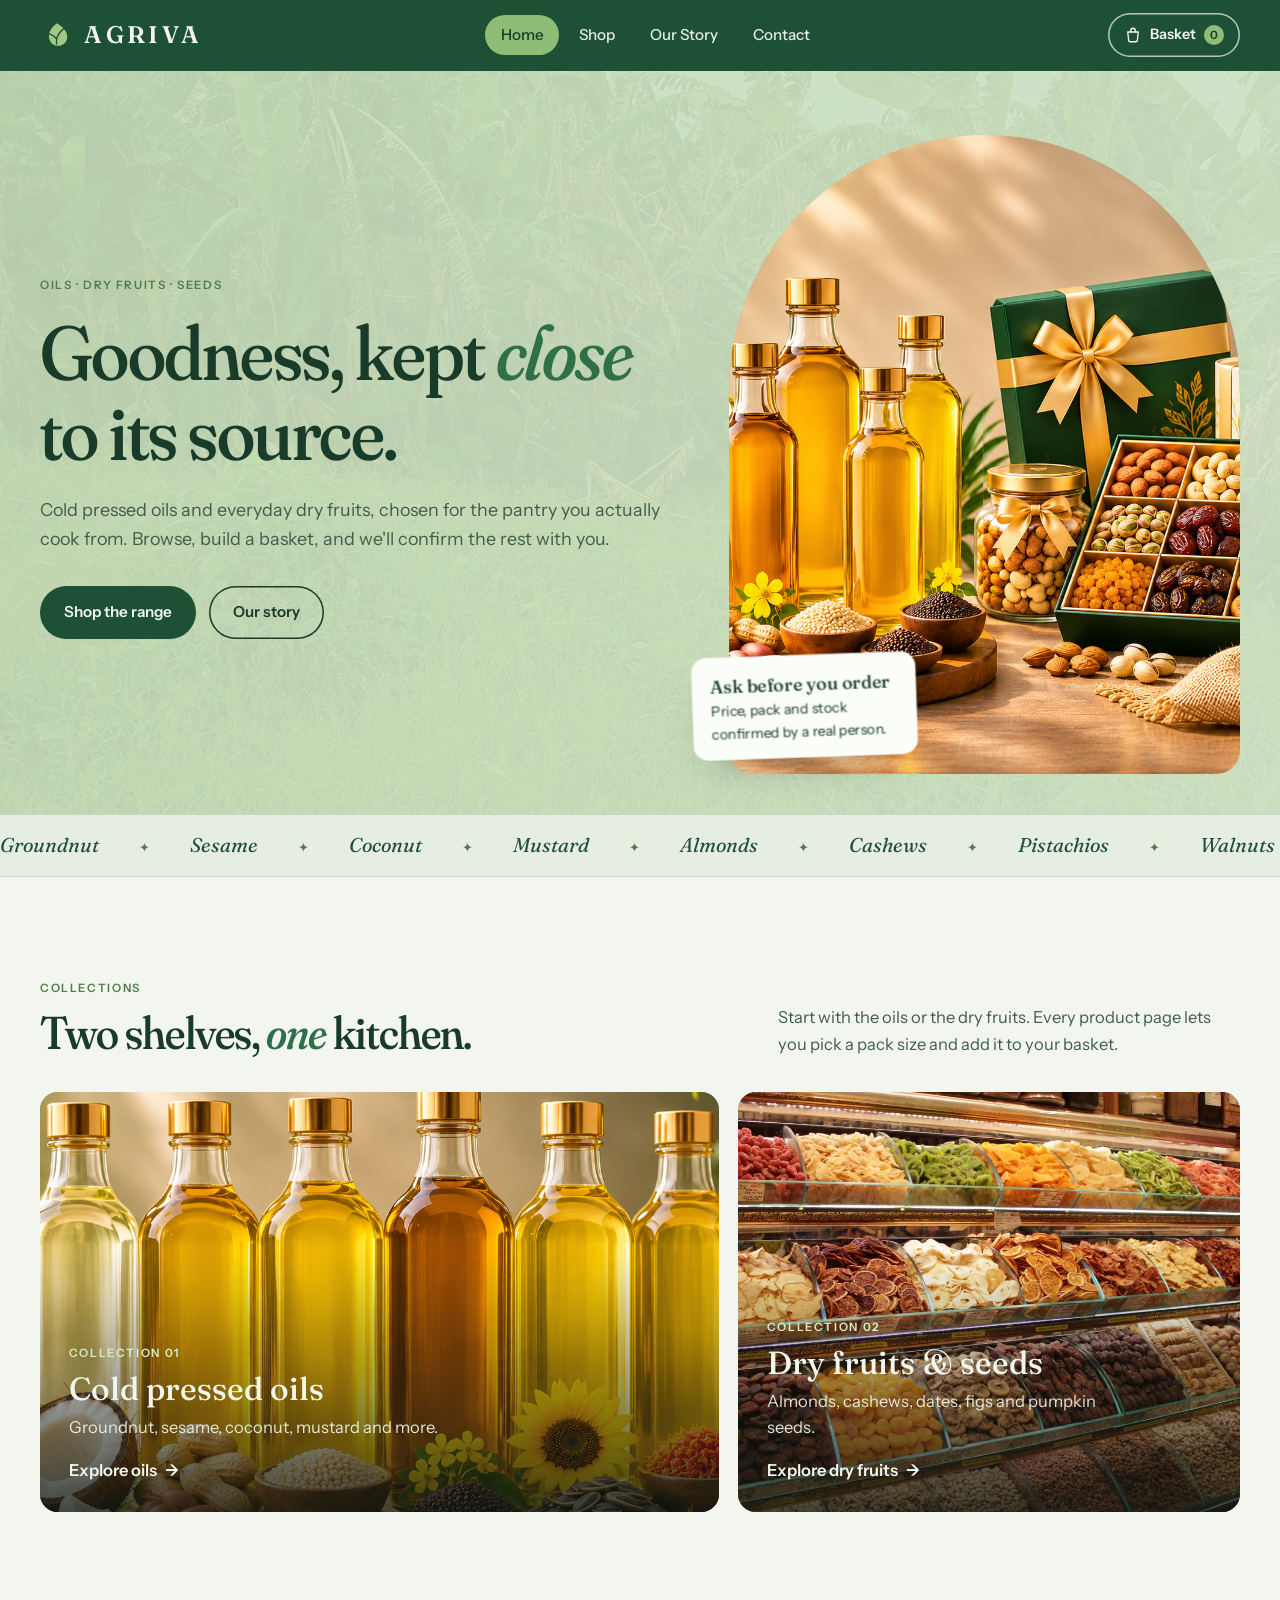
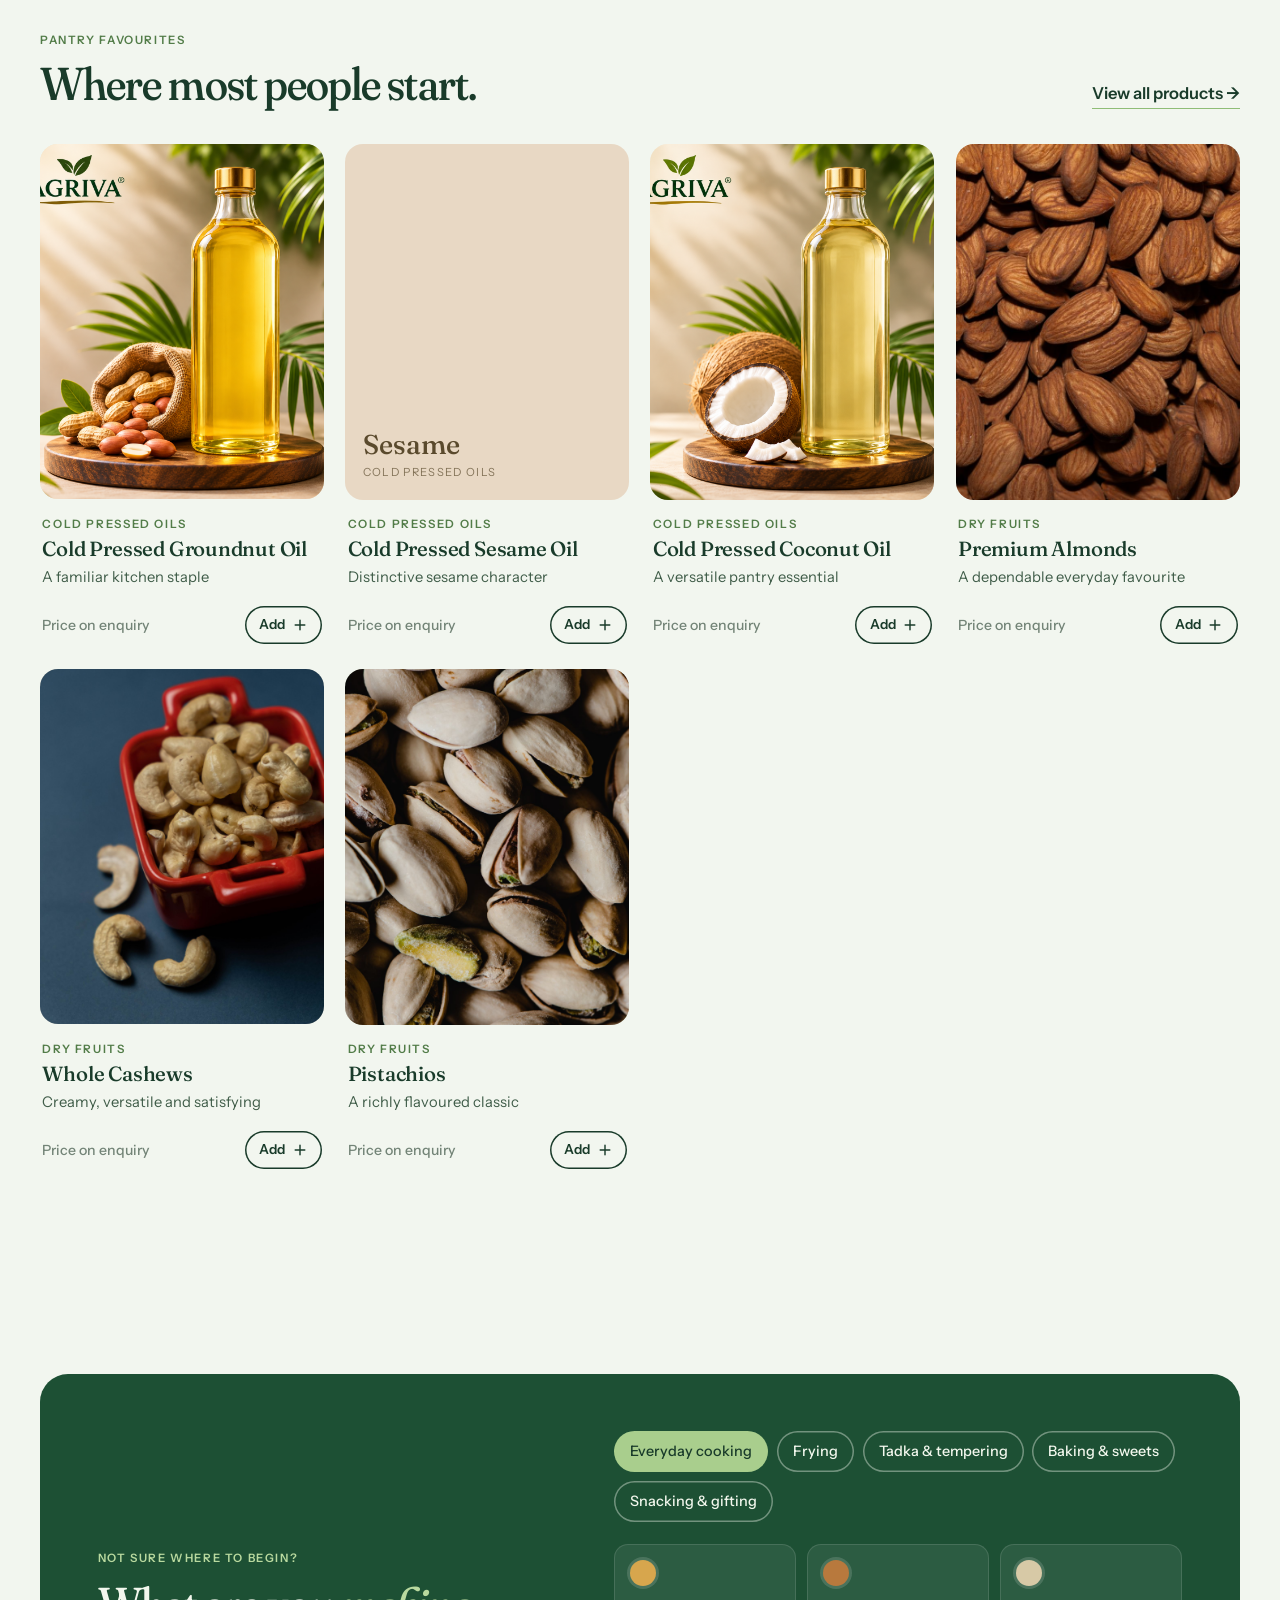
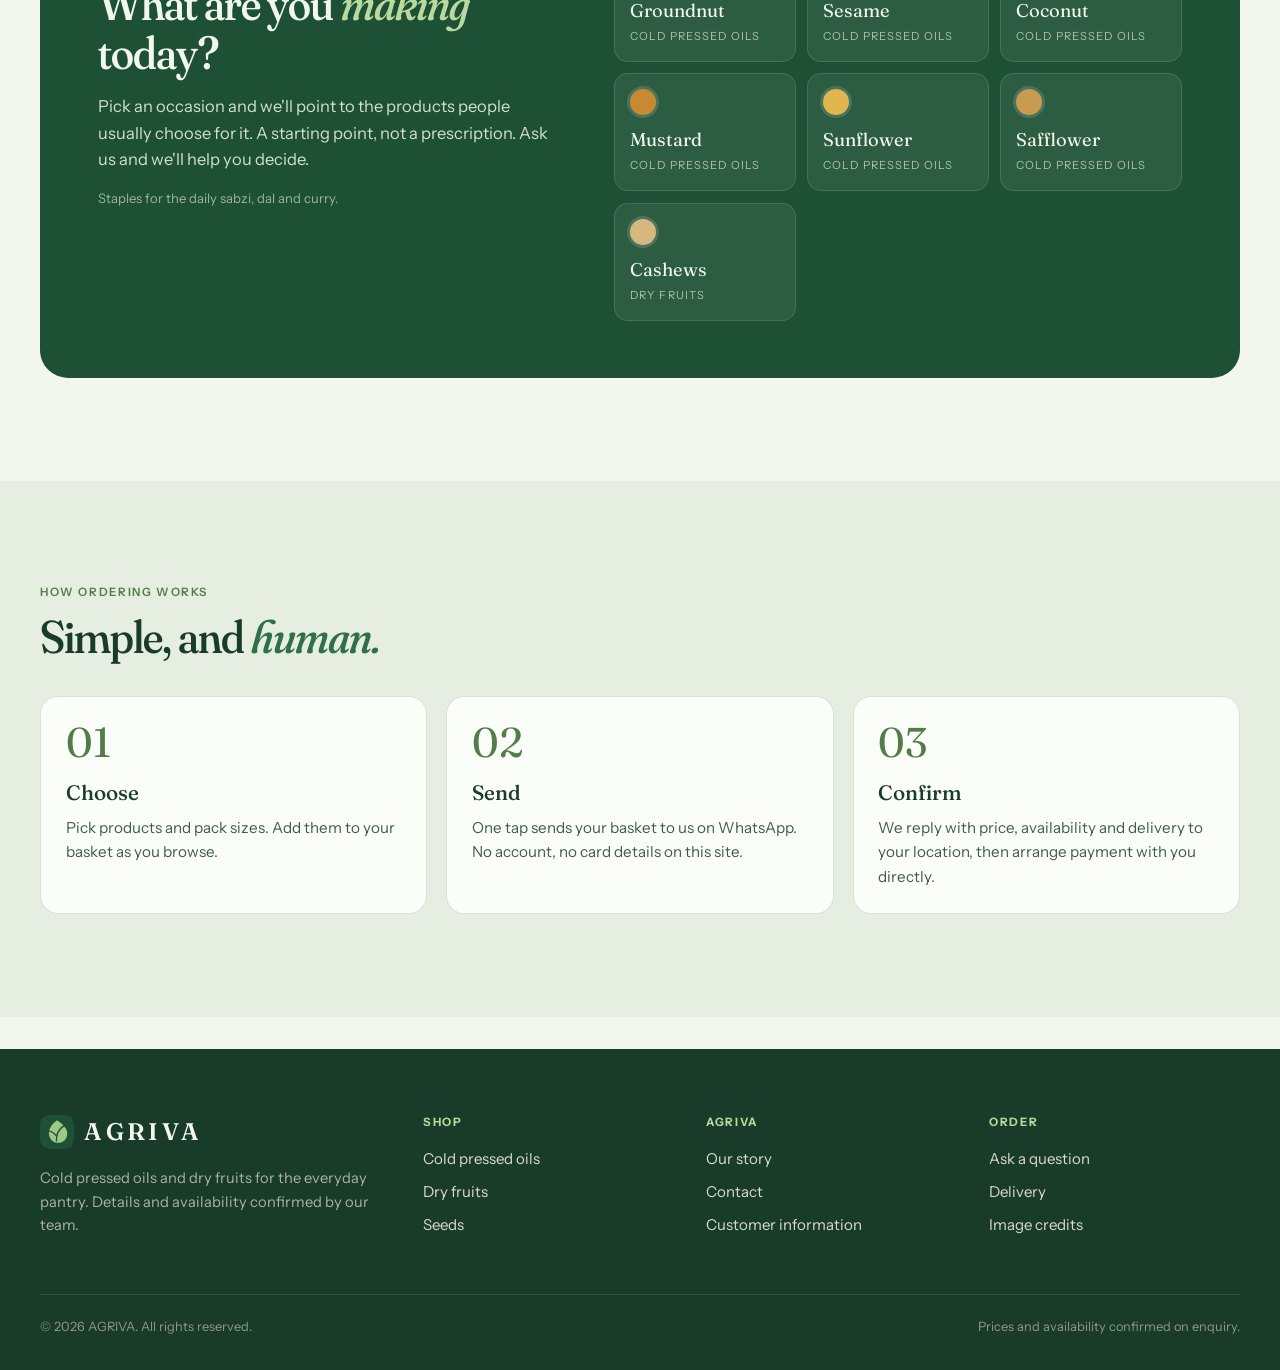
==== commit 1182d4a2: "updated the proper green theme" ====
--- a/index.html
+++ b/index.html
@@ -1,12 +1,12 @@
 <!doctype html>
 <html lang="en"><head><meta charset="utf-8"><meta name="viewport" content="width=device-width,initial-scale=1">
 <title>AGRIVA | Cold Pressed Oils & Dry Fruits</title><meta name="description" content="Cold pressed oils and dry fruits from AGRIVA. Browse the range, build a basket and send it on WhatsApp. Price, stock and delivery confirmed by our team."><meta name="theme-color" content="#1f4636">
+<link rel="preload" as="image" href="assets/img/banana-farm.jpg">
 <link rel="canonical" href="https://YOUR-AGRIVA-DOMAIN.example/">
 <meta property="og:type" content="website"><meta property="og:site_name" content="AGRIVA"><meta property="og:title" content="AGRIVA | Cold Pressed Oils & Dry Fruits"><meta property="og:description" content="Cold pressed oils and dry fruits from AGRIVA. Browse the range, build a basket and send it on WhatsApp. Price, stock and delivery confirmed by our team.">
-<link rel="icon" href="assets/agriva-mark.svg" type="image/svg+xml"><link rel="preconnect" href="https://fonts.googleapis.com"><link rel="preconnect" href="https://fonts.gstatic.com" crossorigin><link href="https://fonts.googleapis.com/css2?family=Fraunces:ital,opsz,wght@0,9..144,400;0,9..144,500;0,9..144,600;1,9..144,400;1,9..144,500&family=Instrument+Sans:wght@400;500;600&display=swap" rel="stylesheet"><link rel="stylesheet" href="styles.css">
+<link rel="icon" href="assets/agriva-mark.svg" type="image/svg+xml"><link rel="preload" as="image" href="assets/img/hero.jpg" fetchpriority="high"><link rel="preconnect" href="https://fonts.googleapis.com"><link rel="preconnect" href="https://fonts.gstatic.com" crossorigin><link href="https://fonts.googleapis.com/css2?family=Fraunces:ital,opsz,wght@0,9..144,400;0,9..144,500;0,9..144,600;1,9..144,400;1,9..144,500&family=Instrument+Sans:wght@400;500;600&display=swap" rel="stylesheet"><link rel="stylesheet" href="styles.css">
 <script defer src="site-config.js"></script><script defer src="images.js"></script><script defer src="catalog.js"></script><script defer src="app.js"></script><script defer src="fx.js"></script></head>
 <body data-page="home"><a class="skip" href="#main">Skip to content</a>
-<div class="bar">Cold pressed oils &amp; dry fruits · Order by WhatsApp</div>
 <header class="site-header"><div class="container hd">
 <a class="brand" href="index.html" aria-label="AGRIVA home"><img src="assets/agriva-mark.svg" alt="" width="34" height="34">AGRIVA</a>
 <nav class="nav" id="nav" aria-label="Main"><a href="index.html" aria-current="page">Home</a><a href="shop.html">Shop</a><a href="about.html">Our Story</a><a href="contact.html">Contact</a></nav>
@@ -17,15 +17,15 @@
 <h1 class="display">Goodness, kept <em>close</em> to its source.</h1>
 <p class="lede">Cold pressed oils and everyday dry fruits, chosen for the pantry you actually cook from. Browse, build a basket, and we'll confirm the rest with you.</p>
 <div class="hero-cta"><a class="btn" href="shop.html">Shop the range</a><a class="btn btn-ghost" href="about.html">Our story</a></div></div>
-<div class="hero-visual"><div class="photo arch"><img data-slot="hero" data-local="assets/img/hero.jpg" referrerpolicy="no-referrer" data-parallax alt="Cold pressed oil and dry fruits on a kitchen table"></div>
+<div class="hero-visual"><div class="photo arch"><img src="assets/img/hero.jpg" data-slot="hero" data-local="assets/img/hero.jpg" fetchpriority="high" loading="eager" decoding="async" referrerpolicy="no-referrer" data-parallax alt="Cold pressed oil and dry fruits on a kitchen table"></div>
 <div class="hero-stamp"><b>Ask before you order</b>Price, pack and stock confirmed by a real person.</div></div></div></section>
 <div class="ticker" aria-hidden="true"><div class="ticker-track"><span>Groundnut</span><span>Sesame</span><span>Coconut</span><span>Mustard</span><span>Almonds</span><span>Cashews</span><span>Pistachios</span><span>Walnuts</span><span>Dates</span><span>Figs</span><span>Apricots</span><span>Pumpkin seeds</span><span>Groundnut</span><span>Sesame</span><span>Coconut</span><span>Mustard</span><span>Almonds</span><span>Cashews</span><span>Pistachios</span><span>Walnuts</span><span>Dates</span><span>Figs</span><span>Apricots</span><span>Pumpkin seeds</span></div></div>
 
 <section class="section"><div class="container">
 <div class="section-head"><div><span class="kicker">Collections</span><h2 class="display">Two shelves, <em>one</em> kitchen.</h2></div><p>Start with the oils or the dry fruits. Every product page lets you pick a pack size and add it to your basket.</p></div>
 <div class="collections">
-<a class="coll oils reveal" href="shop.html?category=oils"><img data-slot="oils" data-local="assets/img/oils.jpg" referrerpolicy="no-referrer" data-parallax alt=""><div class="coll-body"><span class="kicker">Collection 01</span><h3>Cold pressed oils</h3><p>Groundnut, sesame, coconut, mustard and more.</p><span class="go">Explore oils</span></div></a>
-<a class="coll dry reveal" href="shop.html?category=dry-fruits"><img data-slot="dryfruits" data-local="assets/img/dryfruits.jpg" referrerpolicy="no-referrer" data-parallax alt=""><div class="coll-body"><span class="kicker">Collection 02</span><h3>Dry fruits &amp; seeds</h3><p>Almonds, cashews, dates, figs and pumpkin seeds.</p><span class="go">Explore dry fruits</span></div></a>
+<a class="coll oils reveal" href="shop.html?category=oils"><img data-slot="oils" data-local="assets/img/oils.jpg" loading="lazy" decoding="async" referrerpolicy="no-referrer" data-parallax alt=""><div class="coll-body"><span class="kicker">Collection 01</span><h3>Cold pressed oils</h3><p>Groundnut, sesame, coconut, mustard and more.</p><span class="go">Explore oils</span></div></a>
+<a class="coll dry reveal" href="shop.html?category=dry-fruits"><img data-slot="dryfruits" data-local="assets/img/dryfruits.jpg" loading="lazy" decoding="async" referrerpolicy="no-referrer" data-parallax alt=""><div class="coll-body"><span class="kicker">Collection 02</span><h3>Dry fruits &amp; seeds</h3><p>Almonds, cashews, dates, figs and pumpkin seeds.</p><span class="go">Explore dry fruits</span></div></a>
 </div></div></section>
 
 <section class="section tight"><div class="container">
--- a/styles.css
+++ b/styles.css
@@ -1,18 +1,18 @@
-/* AGRIVA — warm paper, deep green ink, mustard accent */
+/* AGRIVA — woodland greens and soft botanical neutrals */
 :root{
-  --paper:#f5efe3; --paper-2:#ece4d3; --card:#fbf8f1; --ink:#1b2a22; --ink-2:#4a5a50; --muted:#7a8579;
-  --green:#1f4636; --green-2:#2d5d49; --mustard:#c9902c; --clay:#a4532f; --line:rgba(27,42,34,.14);
+  --paper:#f2f6ef; --paper-2:#e5eee1; --card:#fbfdf9; --ink:#193b2a; --ink-2:#405d49; --muted:#738477;
+  --green:#1d5034; --green-2:#2f7048; --leaf:#8fbd76; --moss:#527c48; --line:rgba(25,59,42,.14);
   --display:'Fraunces',Georgia,'Times New Roman',serif; --body:'Instrument Sans',system-ui,-apple-system,'Segoe UI',Roboto,sans-serif;
   --r:18px; --ease:cubic-bezier(.2,.7,.2,1); --max:1200px;
 }
 *{box-sizing:border-box;margin:0}
-html{scroll-behavior:smooth;-webkit-text-size-adjust:100%}
+html{scroll-behavior:smooth;-webkit-text-size-adjust:100%;overflow-x:hidden;overflow-x:clip}
 body{font-family:var(--body);background:var(--paper);color:var(--ink);line-height:1.6;font-size:16.5px;-webkit-font-smoothing:antialiased}
 body.lock{overflow:hidden}
 img,svg{display:block;max-width:100%}
 a{color:inherit;text-decoration:none}
 button{font:inherit;color:inherit;cursor:pointer;background:none;border:0}
-:focus-visible{outline:2px solid var(--mustard);outline-offset:3px;border-radius:6px}
+:focus-visible{outline:2px solid var(--leaf);outline-offset:3px;border-radius:6px}
 .container{width:min(var(--max),100% - 48px);margin-inline:auto}
 .narrow{width:min(760px,100% - 48px)}
 .center{text-align:center}
@@ -22,44 +22,44 @@
 .display{font-family:var(--display);font-weight:500;letter-spacing:-.02em;line-height:1.05;font-variation-settings:'SOFT' 60,'opsz' 100}
 h1.display{font-size:clamp(2.5rem,6vw,5rem)} h2.display{font-size:clamp(1.9rem,3.6vw,3rem)}
 .display em{font-style:italic;color:var(--green-2)}
-.kicker{font-size:.72rem;letter-spacing:.14em;text-transform:uppercase;font-weight:600;color:var(--clay)}
+.kicker{font-size:.72rem;letter-spacing:.14em;text-transform:uppercase;font-weight:600;color:var(--moss)}
 .lede{font-size:1.12rem;color:var(--ink-2);max-width:56ch}
 
 /* Buttons */
-.btn{display:inline-flex;align-items:center;justify-content:center;gap:.5rem;background:var(--green);color:#f7f1e3;padding:.9rem 1.5rem;border-radius:999px;font-weight:600;font-size:.95rem;transition:transform .25s var(--ease),background .25s,box-shadow .25s}
+.btn{display:inline-flex;align-items:center;justify-content:center;gap:.5rem;background:var(--green);color:#f2f7ed;padding:.9rem 1.5rem;border-radius:999px;font-weight:600;font-size:.95rem;transition:transform .25s var(--ease),background .25s,box-shadow .25s}
 .btn:hover{background:var(--green-2);transform:translateY(-2px);box-shadow:0 10px 24px -12px rgba(31,70,54,.7)}
 .btn-ghost{background:transparent;color:var(--ink);box-shadow:inset 0 0 0 1.5px var(--ink)}
 .btn-ghost:hover{background:var(--ink);color:var(--paper)}
 .btn.block{display:flex;width:100%}.btn.grow{flex:1}
-.text-link{font-weight:600;border-bottom:1.5px solid var(--mustard);padding-bottom:1px;transition:color .2s}
-.text-link:hover{color:var(--clay)}
+.text-link{font-weight:600;border-bottom:1.5px solid var(--leaf);padding-bottom:1px;transition:color .2s}
+.text-link:hover{color:var(--moss)}
 
 /* Header */
-.bar{background:var(--green);color:#efe6cf;font-size:.8rem;text-align:center;padding:.5rem 1rem;letter-spacing:.02em}
-.site-header{position:sticky;top:0;z-index:40;background:rgba(245,239,227,.86);backdrop-filter:saturate(1.4) blur(12px);transition:box-shadow .3s,border-color .3s;border-bottom:1px solid transparent}
-.site-header.scrolled{border-color:var(--line);box-shadow:0 8px 24px -22px rgba(0,0,0,.5)}
+.site-header{position:sticky;top:0;z-index:40;background:var(--green);backdrop-filter:saturate(1.4) blur(12px);transition:box-shadow .3s,border-color .3s;border-bottom:1px solid transparent}
+.site-header.scrolled{border-color:rgba(242,247,237,.18);box-shadow:0 8px 24px -22px rgba(0,0,0,.5)}
 .hd{display:flex;align-items:center;justify-content:space-between;height:70px;gap:1rem}
 .brand{display:flex;align-items:center;gap:.65rem;font-family:var(--display);font-size:1.5rem;letter-spacing:.14em;font-weight:600}
+.site-header .brand{color:var(--paper)}
 .brand img{width:34px;height:34px}
 .nav{display:flex;gap:.3rem}
-.nav a{padding:.5rem .95rem;border-radius:999px;font-weight:500;font-size:.95rem;color:var(--ink-2);transition:background .2s,color .2s}
-.nav a:hover{background:var(--paper-2);color:var(--ink)}
-.nav a[aria-current=page]{background:var(--ink);color:var(--paper)}
+.nav a{padding:.5rem .95rem;border-radius:999px;font-weight:500;font-size:.95rem;color:#e3eee0;transition:background .2s,color .2s}
+.nav a:hover{background:rgba(242,247,237,.12);color:#fff}
+.nav a[aria-current=page]{background:var(--leaf);color:var(--ink)}
 .hd-actions{display:flex;align-items:center;gap:.5rem}
-.basket-btn{position:relative;display:flex;align-items:center;gap:.5rem;padding:.55rem 1rem;border-radius:999px;box-shadow:inset 0 0 0 1.5px var(--ink);font-weight:600;font-size:.9rem;transition:background .2s,color .2s}
-.basket-btn:hover{background:var(--ink);color:var(--paper)}
-.basket-count{background:var(--mustard);color:#1b1304;min-width:20px;height:20px;border-radius:99px;font-size:.72rem;display:grid;place-items:center;padding:0 5px}
+.basket-btn{position:relative;display:flex;align-items:center;gap:.5rem;min-height:44px;padding:.55rem 1rem;border-radius:999px;color:var(--paper);box-shadow:inset 0 0 0 1.5px rgba(242,247,237,.72);font-weight:600;font-size:.9rem;transition:background .2s,color .2s}
+.basket-btn:hover{background:var(--green-2);color:#fff}
+.basket-count{background:var(--leaf);color:#193b2a;min-width:20px;height:20px;border-radius:99px;font-size:.72rem;display:grid;place-items:center;padding:0 5px}
 .basket-btn.bump{animation:bump .5s var(--ease)}
 @keyframes bump{40%{transform:scale(1.12)}}
-.menu-toggle{display:none;width:44px;height:44px;border-radius:50%;box-shadow:inset 0 0 0 1.5px var(--ink);place-items:center}
-.menu-toggle span,.menu-toggle span::before{display:block;width:18px;height:1.8px;background:var(--ink);position:relative;transition:.3s}
+.menu-toggle{display:none;width:44px;height:44px;border-radius:50%;box-shadow:inset 0 0 0 1.5px rgba(242,247,237,.72);place-items:center}
+.menu-toggle span,.menu-toggle span::before{display:block;width:18px;height:1.8px;background:var(--paper);position:relative;transition:.3s}
 .menu-toggle span::before{content:"";position:absolute;top:-6px}
 .menu-toggle[aria-expanded=true] span{background:transparent}
 .menu-toggle[aria-expanded=true] span::before{top:0;transform:rotate(45deg)}
-.menu-toggle[aria-expanded=true] span::after{content:"";position:absolute;inset:0;background:var(--ink);transform:rotate(-45deg)}
+.menu-toggle[aria-expanded=true] span::after{content:"";position:absolute;inset:0;background:var(--paper);transform:rotate(-45deg)}
 
 /* Media (photo with graceful fallback) */
-.media{position:relative;overflow:hidden;background:color-mix(in srgb,var(--tone,#d9cfb8) 28%,var(--card));aspect-ratio:4/5}
+.media{position:relative;overflow:hidden;background:color-mix(in srgb,var(--tone,#dce8d7) 28%,var(--card));aspect-ratio:4/5}
 .media-hero{aspect-ratio:1/1;border-radius:var(--r)}.media-thumb{aspect-ratio:1/1;border-radius:12px}
 .media img{position:absolute;inset:0;width:100%;height:100%;object-fit:cover;opacity:0;transition:opacity .5s,transform .8s var(--ease)}
 .media img.is-loaded{opacity:1}
@@ -69,7 +69,7 @@
 .media-thumb .media-fallback{display:none}
 
 /* Hero */
-.hero{padding:clamp(2rem,5vw,4.5rem) 0 2.5rem}
+.hero{padding:clamp(2rem,5vw,4.5rem) 0 2.5rem;background-color:#d7e6cc;background-image:linear-gradient(115deg,rgba(200,222,187,.91),rgba(215,232,204,.92)),url("assets/img/banana-farm.jpg");background-size:cover;background-position:center,center 58%;background-repeat:no-repeat}
 .hero-grid{display:grid;grid-template-columns:1.1fr .9fr;gap:clamp(2rem,5vw,4.5rem);align-items:center}
 .hero h1{margin:1rem 0 1.4rem}
 .hero .lede{margin-bottom:2rem}
@@ -77,14 +77,14 @@
 .photo{position:relative;overflow:hidden;background:var(--paper-2)}
 .photo img{width:100%;height:100%;object-fit:cover;opacity:0;transition:opacity .6s,transform 1.2s var(--ease)}
 .photo img.is-loaded{opacity:1}
-.arch{border-radius:999px 999px 24px 24px;aspect-ratio:4/5;background:linear-gradient(160deg,#e3d4ac,#c9a05a 60%,#8b6a35)}
+.arch{border-radius:999px 999px 24px 24px;aspect-ratio:4/5;background:linear-gradient(160deg,#b8d0a6,#739965 60%,#3f6846)}
 .hero-stamp{position:absolute;left:-18px;bottom:36px;background:var(--card);padding:.85rem 1.1rem;border-radius:14px;box-shadow:0 18px 40px -22px rgba(0,0,0,.5);font-size:.82rem;max-width:210px;transform:rotate(-2deg)}
 .hero-visual{position:relative}
 .hero-stamp b{display:block;font-family:var(--display);font-size:1.05rem;font-weight:500}
 
 .ticker{border-block:1px solid var(--line);overflow:hidden;background:var(--paper-2)}
 .ticker-track{display:flex;gap:2.5rem;width:max-content;padding:.9rem 0;animation:tick 38s linear infinite;font-family:var(--display);font-size:1.25rem;font-style:italic;color:var(--green)}
-.ticker-track span::after{content:"✦";margin-left:2.5rem;color:var(--mustard);font-style:normal;font-size:.8rem}
+.ticker-track span::after{content:"✦";margin-left:2.5rem;color:var(--moss);font-style:normal;font-size:.8rem}
 .ticker:hover .ticker-track{animation-play-state:paused}
 @keyframes tick{to{transform:translateX(-50%)}}
 
@@ -96,15 +96,15 @@
 
 /* Collections */
 .collections{display:grid;grid-template-columns:1.15fr .85fr;gap:1.2rem}
-.coll{position:relative;border-radius:var(--r);overflow:hidden;min-height:420px;display:flex;align-items:flex-end;color:#fbf5e4;isolation:isolate;transition:transform .5s var(--ease)}
+.coll{position:relative;border-radius:var(--r);overflow:hidden;min-height:420px;display:flex;align-items:flex-end;color:#f2f7ed;isolation:isolate;transition:transform .5s var(--ease)}
 .coll:hover{transform:translateY(-4px)}
-.coll.oils{background:linear-gradient(150deg,#c99a3c,#7c5a1c)}.coll.dry{background:linear-gradient(150deg,#8a5b3c,#3e2a1c)}
+.coll.oils{background:linear-gradient(150deg,#739965,#315c3d)}.coll.dry{background:linear-gradient(150deg,#91aa78,#456648)}
 .coll img{position:absolute;inset:0;width:100%;height:100%;object-fit:cover;z-index:-2;opacity:0;transition:opacity .6s,transform 1s var(--ease)}
 .coll img.is-loaded{opacity:1}.coll:hover img{transform:scale(1.04)}
 .coll::after{content:"";position:absolute;inset:0;z-index:-1;background:linear-gradient(to top,rgba(15,24,18,.78),rgba(15,24,18,0) 62%)}
 .coll-body{padding:1.8rem}
 .coll h3{font-family:var(--display);font-weight:500;font-size:2rem;line-height:1.1;margin:.4rem 0 .5rem}
-.coll .kicker{color:#f1d58f}.coll p{opacity:.9;max-width:34ch}
+.coll .kicker{color:#d8edc8}.coll p{opacity:.9;max-width:34ch}
 .coll .go{display:inline-flex;margin-top:1rem;font-weight:600;gap:.5rem;align-items:center}
 .coll .go::after{content:"→";transition:transform .3s}.coll:hover .go::after{transform:translateX(6px)}
 
@@ -128,17 +128,17 @@
 .reveal.in{opacity:1;transform:none}
 
 /* Finder */
-.finder{background:var(--green);color:#f1e9d3;border-radius:28px;padding:clamp(1.8rem,5vw,3.6rem);display:grid;grid-template-columns:.9fr 1.1fr;gap:clamp(1.5rem,4vw,3.5rem);align-items:center}
-.finder .kicker{color:#e8c46d}.finder h2{margin:.7rem 0 1rem}.finder h2 em{color:#e8c46d}
-.finder p{color:#cfd8cb}
+.finder{background:var(--green);color:#f2f7ed;border-radius:28px;padding:clamp(1.8rem,5vw,3.6rem);display:grid;grid-template-columns:.9fr 1.1fr;gap:clamp(1.5rem,4vw,3.5rem);align-items:center}
+.finder .kicker{color:#b9d99f}.finder h2{margin:.7rem 0 1rem}.finder h2 em{color:#b9d99f}
+.finder p{color:#d2e0d0}
 .chips{display:flex;flex-wrap:wrap;gap:.55rem}
 .finder .chips{margin-bottom:1.4rem}
 .chip{padding:.55rem 1rem;border-radius:99px;box-shadow:inset 0 0 0 1.5px var(--line);font-size:.9rem;font-weight:500;background:var(--card);transition:.25s var(--ease)}
 .chip sup{font-size:.68rem;margin-left:.3rem;opacity:.6}
 .chip:hover{box-shadow:inset 0 0 0 1.5px var(--ink)}
 .chip[aria-pressed=true],.chip[aria-selected=true]{background:var(--ink);color:var(--paper);box-shadow:none}
-.finder .chip{background:transparent;color:#f1e9d3;box-shadow:inset 0 0 0 1.5px rgba(241,233,211,.35)}
-.finder .chip[aria-selected=true]{background:#e8c46d;color:#1b1304;box-shadow:none}
+.finder .chip{background:transparent;color:#f2f7ed;box-shadow:inset 0 0 0 1.5px rgba(242,247,237,.4)}
+.finder .chip[aria-selected=true]{background:#a9ce8d;color:#193b2a;box-shadow:none}
 #finderOut{display:grid;grid-template-columns:repeat(auto-fill,minmax(150px,1fr));gap:.7rem;min-height:120px;align-content:start}
 .pick{display:flex;flex-direction:column;gap:.15rem;padding:1rem;border-radius:14px;background:rgba(255,255,255,.07);box-shadow:inset 0 0 0 1px rgba(255,255,255,.12);animation:pop .45s var(--ease) both;position:relative;transition:background .25s,transform .25s}
 .pick:hover{background:rgba(255,255,255,.15);transform:translateY(-3px)}
@@ -150,7 +150,7 @@
 /* Steps */
 .steps{display:grid;grid-template-columns:repeat(3,1fr);gap:1.2rem;counter-reset:s}
 .step{padding:1.6rem;border-radius:var(--r);background:var(--card);box-shadow:inset 0 0 0 1px var(--line);counter-increment:s}
-.step::before{content:"0" counter(s);font-family:var(--display);font-size:2.6rem;color:var(--mustard);display:block;line-height:1;margin-bottom:.8rem}
+.step::before{content:"0" counter(s);font-family:var(--display);font-size:2.6rem;color:var(--moss);display:block;line-height:1;margin-bottom:.8rem}
 .step h3{font-family:var(--display);font-weight:500;font-size:1.3rem;margin-bottom:.4rem}.step p{color:var(--ink-2);font-size:.95rem}
 
 /* Page heads */
@@ -158,7 +158,7 @@
 .page-head h1{margin:.8rem 0 1rem}
 
 /* Shop toolbar */
-.toolbar{position:sticky;top:70px;z-index:20;background:rgba(245,239,227,.92);backdrop-filter:blur(10px);padding:.9rem 0;border-block:1px solid var(--line);margin-bottom:2rem}
+.toolbar{position:sticky;top:70px;z-index:20;background:rgba(242,246,239,.92);backdrop-filter:blur(10px);padding:.9rem 0;border-block:1px solid var(--line);margin-bottom:2rem}
 .toolbar .container{display:flex;gap:1rem;align-items:center;justify-content:space-between;flex-wrap:wrap}
 .tools{display:flex;gap:.6rem;align-items:center}
 .field{font:inherit;padding:.6rem 1rem;border-radius:99px;border:0;box-shadow:inset 0 0 0 1.5px var(--line);background:var(--card);min-width:0;color:var(--ink)}
@@ -168,7 +168,7 @@
 
 /* Product page */
 .pd{padding-top:1.5rem}
-.crumbs{display:flex;gap:.6rem;font-size:.85rem;color:var(--muted);margin-bottom:1.6rem;flex-wrap:wrap}.crumbs b{color:var(--ink);font-weight:500}.crumbs a:hover{color:var(--clay)}
+.crumbs{display:flex;gap:.6rem;font-size:.85rem;color:var(--muted);margin-bottom:1.6rem;flex-wrap:wrap}.crumbs b{color:var(--ink);font-weight:500}.crumbs a:hover{color:var(--moss)}
 .pd-grid{display:grid;grid-template-columns:1fr 1fr;gap:clamp(2rem,5vw,4.5rem);align-items:start}
 .pd-media{position:sticky;top:96px}
 .pd-info{display:flex;flex-direction:column;gap:1.1rem}
@@ -180,7 +180,7 @@
 .pack span{display:block;padding:.65rem 1.2rem;border-radius:12px;box-shadow:inset 0 0 0 1.5px var(--line);background:var(--card);font-weight:500;cursor:pointer;transition:.2s}
 .pack:hover span{box-shadow:inset 0 0 0 1.5px var(--ink)}
 .pack input:checked+span{background:var(--ink);color:var(--paper);box-shadow:none}
-.pack input:focus-visible+span{outline:2px solid var(--mustard);outline-offset:3px}
+.pack input:focus-visible+span{outline:2px solid var(--leaf);outline-offset:3px}
 .buy-row{display:flex;gap:.8rem}
 .stepper{display:inline-flex;align-items:center;border-radius:99px;box-shadow:inset 0 0 0 1.5px var(--ink)}
 .stepper button{width:44px;height:48px;font-size:1.25rem}.stepper output{min-width:30px;text-align:center;font-weight:600}
@@ -195,13 +195,13 @@
 
 /* About */
 .split{display:grid;grid-template-columns:1fr 1fr;gap:clamp(2rem,5vw,4.5rem);align-items:center}
-.split .photo{border-radius:var(--r);aspect-ratio:4/5;background:linear-gradient(160deg,#cdb98b,#7c6a43)}
+.split .photo{border-radius:var(--r);aspect-ratio:4/5;background:linear-gradient(160deg,#c0d3ad,#67845b)}
 .split p{color:var(--ink-2);margin-top:1rem}
 .values{display:grid;grid-template-columns:repeat(3,1fr);gap:1.2rem}
 .value{padding:1.8rem;border-top:2px solid var(--ink)}
 .value h3{font-family:var(--display);font-weight:500;font-size:1.4rem;margin-bottom:.5rem}.value p{color:var(--ink-2);font-size:.96rem}
 .cta-band{background:var(--ink);color:var(--paper);border-radius:28px;padding:clamp(2rem,6vw,4rem);display:flex;justify-content:space-between;align-items:center;gap:2rem;flex-wrap:wrap}
-.cta-band h2 em{color:#e8c46d}.cta-band .btn{background:#e8c46d;color:#1b1304}.cta-band .btn:hover{background:#f2d584}
+.cta-band h2 em{color:#b9d99f}.cta-band .btn{background:#a9ce8d;color:#193b2a}.cta-band .btn:hover{background:#c1dfa9}
 
 /* Contact */
 .contact-grid{display:grid;grid-template-columns:.8fr 1.2fr;gap:clamp(2rem,5vw,4rem)}
@@ -227,14 +227,14 @@
 .psec{max-width:760px;animation:pop .4s var(--ease)}
 .psec h2{font-family:var(--display);font-weight:500;font-size:2rem;margin-bottom:1rem}.psec p,.psec li{color:var(--ink-2);margin-bottom:.9rem}
 .psec ul{padding-left:1.2rem}
-.draft{background:#f4e3b8;color:#4a3410;padding:1rem 1.2rem;border-radius:12px;font-size:.92rem;margin-bottom:2rem;box-shadow:inset 0 0 0 1px rgba(120,80,10,.25)}
+.draft{background:#e5eee1;color:#294a34;padding:1rem 1.2rem;border-radius:12px;font-size:.92rem;margin-bottom:2rem;box-shadow:inset 0 0 0 1px rgba(63,104,70,.22)}
 
 /* Footer */
 .site-footer{background:var(--ink);color:#d9dccf;margin-top:2rem;padding:4rem 0 2rem}
 .ft{display:grid;grid-template-columns:1.4fr 1fr 1fr 1fr;gap:2rem}
 .site-footer .brand{color:var(--paper);margin-bottom:1rem}
 .site-footer p{font-size:.92rem;max-width:36ch;color:#a9b2a6}
-.site-footer h4{font-size:.72rem;letter-spacing:.14em;text-transform:uppercase;color:#e8c46d;margin-bottom:1rem}
+.site-footer h4{font-size:.72rem;letter-spacing:.14em;text-transform:uppercase;color:#b9d99f;margin-bottom:1rem}
 .site-footer li{list-style:none;margin-bottom:.55rem;font-size:.94rem}.site-footer ul{padding:0}
 .site-footer a:hover{color:#fff;text-decoration:underline;text-underline-offset:3px}
 .legal{display:flex;justify-content:space-between;gap:1rem;flex-wrap:wrap;margin-top:3rem;padding-top:1.4rem;border-top:1px solid rgba(255,255,255,.12);font-size:.8rem;color:#8e988b}
@@ -245,15 +245,15 @@
 .drawer.open{pointer-events:auto}.drawer.open .scrim{opacity:1;pointer-events:auto}
 .panel{z-index:61;position:absolute;right:0;top:0;bottom:0;width:min(440px,100%);background:var(--paper);display:flex;flex-direction:column;transform:translateX(100%);visibility:hidden;transition:transform .45s var(--ease),visibility 0s .45s,box-shadow .45s}
 .drawer.open .panel{transform:none;visibility:visible;transition:transform .45s var(--ease),visibility 0s;box-shadow:-30px 0 60px -30px rgba(0,0,0,.4)}
-.panel-head{display:flex;justify-content:space-between;align-items:center;padding:1.3rem 1.5rem;border-bottom:1px solid var(--line)}
+.panel-head{display:flex;justify-content:space-between;align-items:center;padding:calc(1.3rem + env(safe-area-inset-top)) 1.5rem 1.3rem;border-bottom:1px solid var(--line)}
 .panel-head h2{font-family:var(--display);font-weight:500;font-size:1.6rem}
 .panel-head button{width:40px;height:40px;border-radius:50%;box-shadow:inset 0 0 0 1.5px var(--line);font-size:1.3rem}
 #basketList{flex:1;overflow:auto;padding:.5rem 1.5rem}
 .bline{display:grid;grid-template-columns:72px 1fr auto;gap:1rem;padding:1rem 0;border-bottom:1px solid var(--line);align-items:center}
 .bline-info{display:grid;gap:.25rem;justify-items:start}.bline-info a{font-weight:600;line-height:1.3}.bline-info>span{font-size:.85rem;color:var(--muted)}
-.bline-x{font-size:1.4rem;color:var(--muted);width:32px;height:32px}.bline-x:hover{color:var(--clay)}
+.bline-x{font-size:1.4rem;color:var(--muted);width:32px;height:32px}.bline-x:hover{color:var(--moss)}
 .basket-empty{text-align:center;padding:3rem 0;display:grid;gap:.8rem;justify-items:center}.basket-empty .display{font-size:1.7rem}
-#basketFoot{padding:1.2rem 1.5rem 1.5rem;border-top:1px solid var(--line);display:grid;gap:.7rem;background:var(--card)}
+#basketFoot{padding:1.2rem 1.5rem calc(1.5rem + env(safe-area-inset-bottom));border-top:1px solid var(--line);display:grid;gap:.7rem;background:var(--card)}
 .foot-row{display:flex;gap:.6rem}.foot-row .btn{flex:1;padding:.7rem}
 .mini{font-size:.8rem;color:var(--muted)}
 .linkish{font-size:.82rem;text-decoration:underline;color:var(--muted)}
@@ -269,21 +269,43 @@
   .hero-stamp{left:12px}.pd-media{position:static}.coll{min-height:340px}
 }
 @media(max-width:820px){
+  .site-header{backdrop-filter:none;background:var(--green)}
   .menu-toggle{display:grid}
-  .nav{position:fixed;inset:70px 0 0;background:var(--paper);flex-direction:column;padding:1.5rem 24px;gap:.2rem;transform:translateX(100%);transition:transform .4s var(--ease);z-index:39}
-  .nav.open{transform:none}.nav a{font-family:var(--display);font-size:1.9rem;padding:.8rem 0;border-radius:0;border-bottom:1px solid var(--line);background:none!important;color:var(--ink)!important}
-  .nav a[aria-current=page]{color:var(--green-2)!important}
+  .nav{position:fixed;inset:70px 0 0;background:var(--green);flex-direction:column;padding:1.5rem 24px calc(1.5rem + env(safe-area-inset-bottom));gap:.2rem;transform:translateX(100%);visibility:hidden;transition:transform .4s var(--ease),visibility 0s .4s;z-index:39;overflow-y:auto;overscroll-behavior:contain}
+  .nav.open{transform:none;visibility:visible;transition:transform .4s var(--ease),visibility 0s}.nav a{font-family:var(--display);font-size:1.9rem;padding:.8rem 0;border-radius:0;border-bottom:1px solid rgba(242,247,237,.18);background:none!important;color:#e3eee0!important}
+  .nav a[aria-current=page]{color:var(--leaf)!important}
   .basket-btn .lbl{display:none}
 }
 @media(max-width:560px){
   .container{width:min(var(--max),100% - 32px)}
   .row2,.ft{grid-template-columns:1fr}.toolbar{top:70px}.tools{width:100%}.tools .field:first-child{flex:1}
-  .grid{grid-template-columns:repeat(2,1fr);gap:1.2rem .8rem}.pcard h3{font-size:1.05rem}.pcard p{display:none}.add span{display:none}.add{padding:.5rem}
+  .hero{padding:2rem 0}
+  .hero-stamp{left:8px;bottom:16px;max-width:calc(100% - 16px)}
+  .section{padding:3rem 0}
+  .section-head{align-items:flex-start;gap:1rem}
+  .coll{min-height:260px}.coll-body{padding:1.25rem}.coll h3{font-size:1.65rem}
+  .grid{grid-template-columns:repeat(2,minmax(0,1fr));gap:1.2rem .8rem}
+  .pcard-media .media{aspect-ratio:1/1}
+  .pcard-body{padding:.75rem .1rem 0}
+  .pcard h3{font-size:1rem}
+  .pcard p{display:-webkit-box;-webkit-box-orient:vertical;-webkit-line-clamp:2;line-clamp:2;overflow:hidden;font-size:.82rem;line-height:1.35}
+  .pcard-foot{gap:.4rem;padding-top:.6rem;align-items:flex-end}
+  .price{font-size:.8rem}
+  .add span{display:none}.add{min-width:44px;min-height:44px;padding:.5rem;justify-content:center}
+  .contact-grid{gap:1.5rem}
+  .pd{padding-top:.8rem}.pd-grid{gap:1.5rem}.pd-info h1{font-size:clamp(2rem,9vw,3rem)}
+  .bline{grid-template-columns:64px minmax(0,1fr) 32px;gap:.65rem}
+  .panel-head{padding-inline:1rem}#basketList{padding-inline:1rem}#basketFoot{padding-inline:1rem}
+  .foot-row{flex-wrap:wrap}
+}
+@media(max-width:360px){
+  .grid{grid-template-columns:minmax(0,1fr)}
+  .pcard-media .media{aspect-ratio:4/3}
 }
 @media(prefers-reduced-motion:reduce){*{animation:none!important;transition:none!important;scroll-behavior:auto!important}.reveal{opacity:1;transform:none}}
 
 /* ===== Motion layer (fx.js) ===== */
-.progress{position:absolute;left:0;bottom:-1px;height:3px;width:100%;background:linear-gradient(90deg,var(--mustard),var(--clay));transform-origin:0 50%;transform:scaleX(0);pointer-events:none}
+.progress{position:absolute;left:0;bottom:-1px;height:3px;width:100%;background:linear-gradient(90deg,var(--leaf),var(--moss));transform-origin:0 50%;transform:scaleX(0);pointer-events:none}
 .photo img,.coll img{scale:1.18}
 .hero-visual{transform-style:preserve-3d;transform:perspective(1100px) rotateX(var(--rx,0deg)) rotateY(var(--ry,0deg));transition:transform .35s var(--ease);will-change:transform}
 .hero-stamp{transform:translateZ(70px) rotate(-2deg);animation:floaty 6s ease-in-out infinite}
@@ -306,3 +328,13 @@
 .btn.mag{transition:background .25s,box-shadow .25s}
 .coll,.split .photo{will-change:transform}
 @media(hover:none){.hero-visual{transform:none}}
+@media(max-width:560px){
+  .photo img,.coll img{scale:1.08}
+  .hero-stamp{
+    left:12px;bottom:12px;max-width:min(250px,calc(100% - 24px));
+    padding:.7rem .9rem;border:1px solid rgba(255,255,255,.72);border-radius:12px;
+    background:rgba(251,248,241,.96);box-shadow:0 14px 32px -20px rgba(0,0,0,.5);
+    font-size:.78rem;line-height:1.4;transform:none;animation:none
+  }
+  .hero-stamp b{font-size:.98rem;margin-bottom:.12rem}
+}
